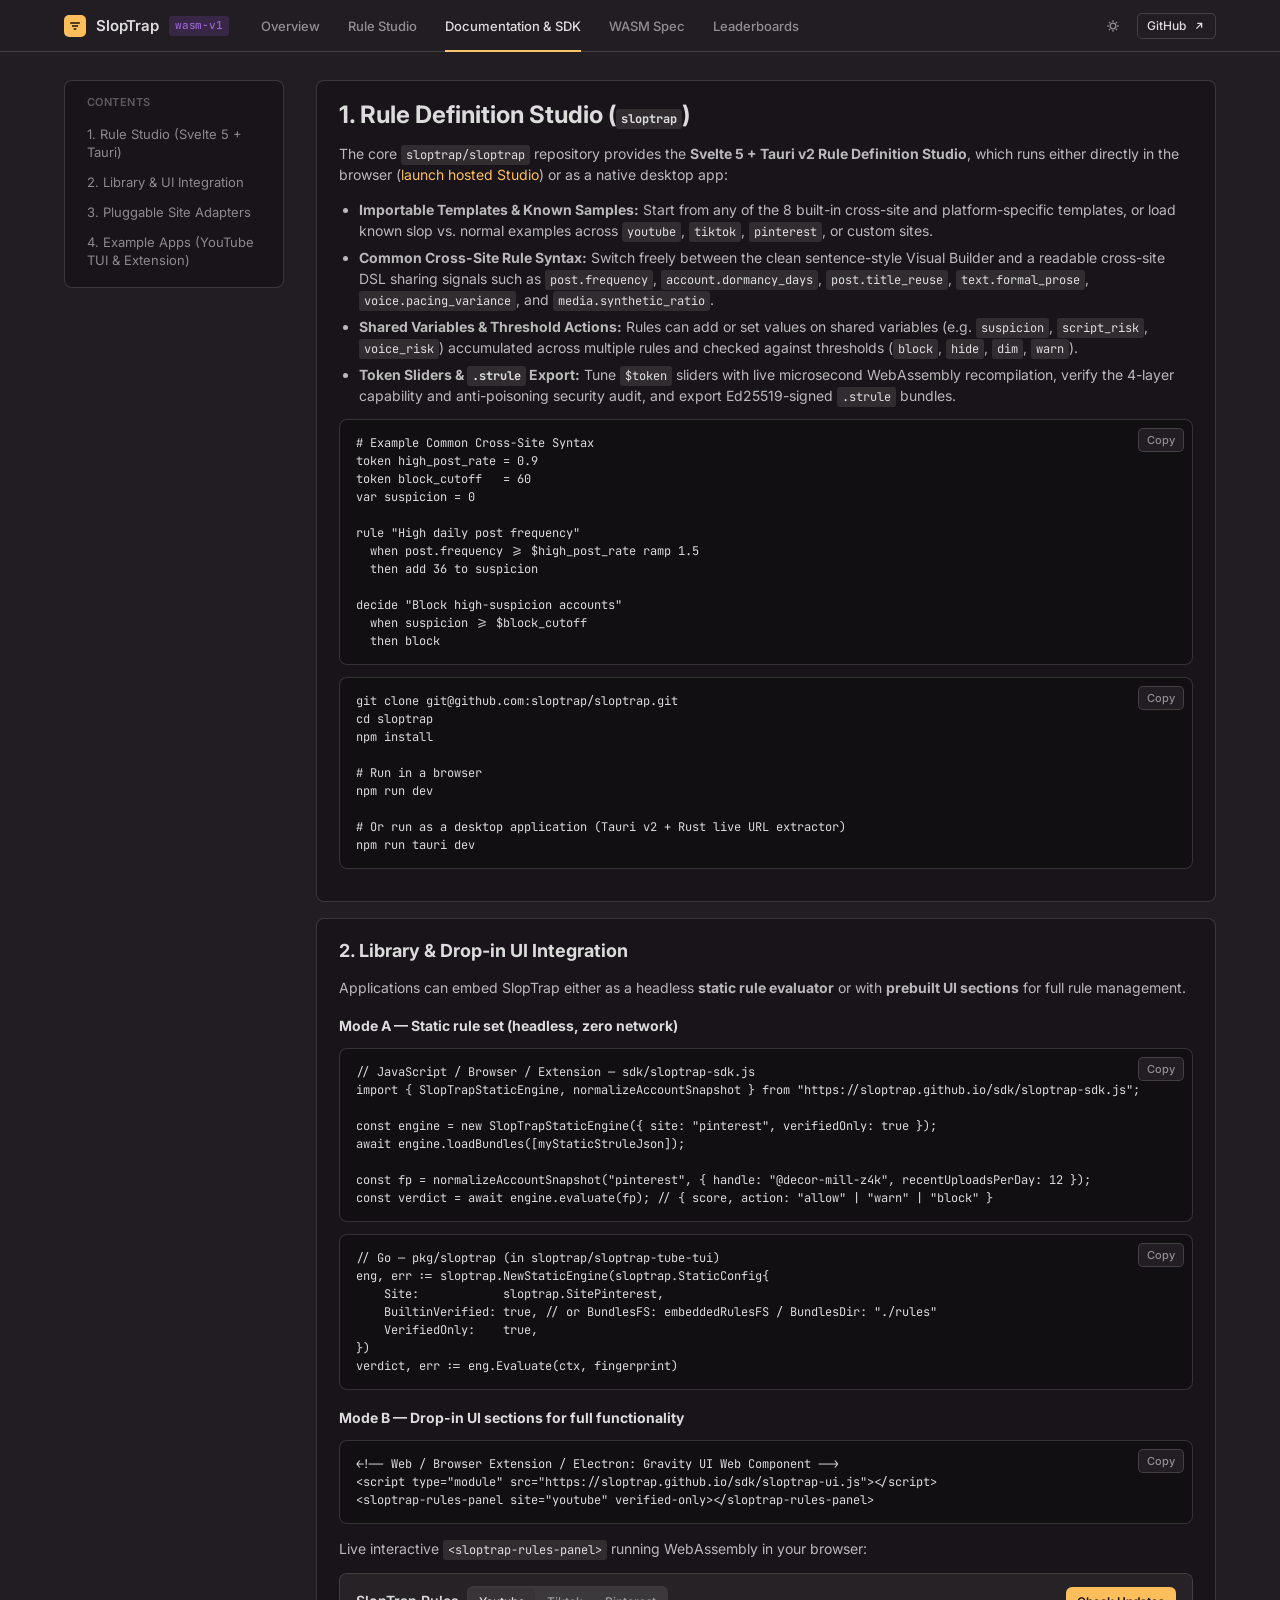
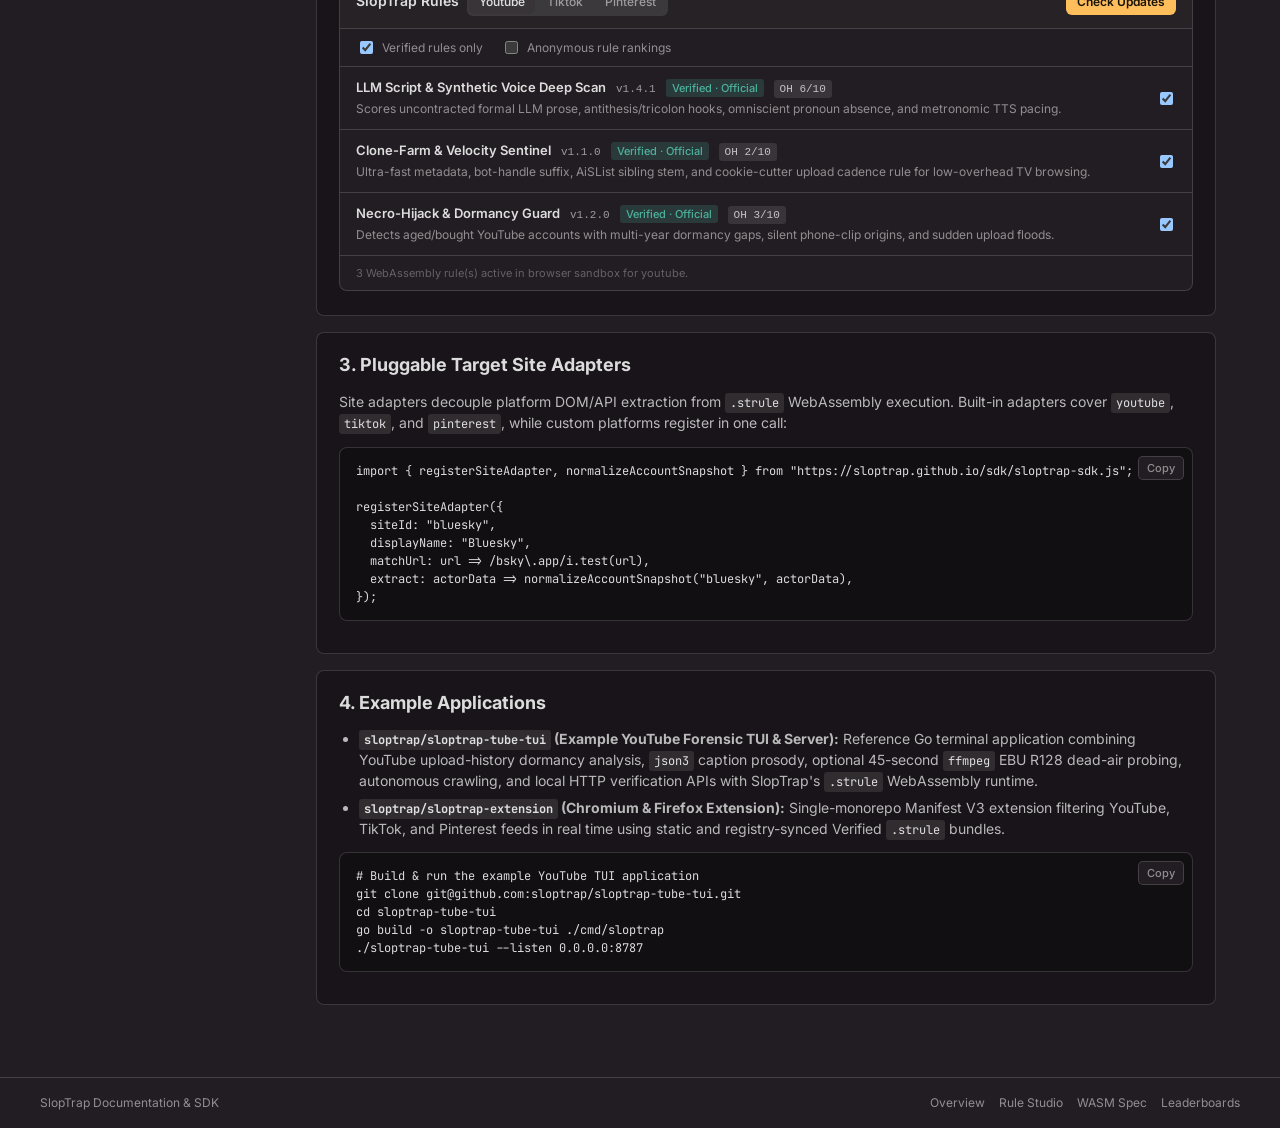
==== docs/index.html @ 097d5308 "Showcase clean Svelte 5 + Tauri Studio, common cross-site syntax, and move YouTube TUI to subsection" ====
<!DOCTYPE html>
<html lang="en">
<head>
  <meta charset="utf-8" />
  <meta name="viewport" content="width=device-width, initial-scale=1" />
  <title>Documentation &amp; SDK — SlopTrap</title>
  <link rel="stylesheet" href="../assets/gravity-uikit.css" />
  <link rel="stylesheet" href="../assets/style.css" />
</head>
<body class="g-root g-root_theme_dark">
  <script>
    if (localStorage.getItem('st-gravity-theme') === 'light') {
      document.body.className = 'g-root g-root_theme_light';
    }
  </script>

  <header class="g-app-header">
    <div class="g-app-header__inner">
      <div style="display:flex;align-items:center;gap:20px;height:100%;">
        <a class="g-brand" href="../">
          <span class="g-brand__mark">
            <svg class="icon-14" viewBox="0 0 16 16" fill="none" stroke="currentColor" stroke-width="1.8"><path d="M2.5 4.5h11M4.5 8h7M6.5 11.5h3"/></svg>
          </span>
          <span>SlopTrap</span>
          <span class="g-label g-label_theme_utility mono">wasm-v1</span>
        </a>
        <nav class="g-nav" aria-label="Primary">
          <a class="g-nav__item" href="../">Overview</a>
          <a class="g-nav__item" href="../studio/">Rule Studio</a>
          <a class="g-nav__item g-nav__item_active" href="./">Documentation &amp; SDK</a>
          <a class="g-nav__item" href="../rules/">WASM Spec</a>
          <a class="g-nav__item" href="../leaderboard/">Leaderboards</a>
        </nav>
      </div>
      <div class="g-header-actions">
        <button id="theme-toggle" class="g-btn g-btn_view_flat g-btn_icon" type="button" aria-label="Toggle theme"></button>
        <a class="g-btn g-btn_view_outlined g-btn_size_s" href="https://github.com/sloptrap/sloptrap" target="_blank" rel="noopener">
          GitHub
          <svg class="icon-14" viewBox="0 0 16 16" fill="none" stroke="currentColor" stroke-width="1.5"><path d="M5 11L11 5M6 5h5v5"/></svg>
        </a>
      </div>
    </div>
  </header>

  <main class="g-container">
    <div class="docs-grid">
      <aside class="docs-aside">
        <div class="st-card g-card" style="padding:12px;">
          <div class="docs-aside__title">Contents</div>
          <ul>
            <li><a href="#studio">1. Rule Studio (Svelte 5 + Tauri)</a></li>
            <li><a href="#sdk">2. Library &amp; UI Integration</a></li>
            <li><a href="#adapters">3. Pluggable Site Adapters</a></li>
            <li><a href="#examples">4. Example Apps (YouTube TUI &amp; Extension)</a></li>
          </ul>
        </div>
      </aside>

      <article class="docs-article">
        <section class="docs-section" id="studio">
          <h1>1. Rule Definition Studio (<code>sloptrap</code>)</h1>
          <p>
            The core <a href="https://github.com/sloptrap/sloptrap" target="_blank" rel="noopener"><code>sloptrap/sloptrap</code></a> repository provides the <strong>Svelte 5 + Tauri v2 Rule Definition Studio</strong>, which runs either directly in the browser (<a href="../studio/">launch hosted Studio</a>) or as a native desktop app:
          </p>
          <ul>
            <li><strong>Importable Templates &amp; Known Samples:</strong> Start from any of the 8 built-in cross-site and platform-specific templates, or load known slop vs. normal examples across <code>youtube</code>, <code>tiktok</code>, <code>pinterest</code>, or custom sites.</li>
            <li><strong>Common Cross-Site Rule Syntax:</strong> Switch freely between the clean sentence-style Visual Builder and a readable cross-site DSL sharing signals such as <code>post.frequency</code>, <code>account.dormancy_days</code>, <code>post.title_reuse</code>, <code>text.formal_prose</code>, <code>voice.pacing_variance</code>, and <code>media.synthetic_ratio</code>.</li>
            <li><strong>Shared Variables &amp; Threshold Actions:</strong> Rules can add or set values on shared variables (e.g. <code>suspicion</code>, <code>script_risk</code>, <code>voice_risk</code>) accumulated across multiple rules and checked against thresholds (<code>block</code>, <code>hide</code>, <code>dim</code>, <code>warn</code>).</li>
            <li><strong>Token Sliders &amp; <code>.strule</code> Export:</strong> Tune <code>$token</code> sliders with live microsecond WebAssembly recompilation, verify the 4-layer capability and anti-poisoning security audit, and export Ed25519-signed <code>.strule</code> bundles.</li>
          </ul>
          <pre><code># Example Common Cross-Site Syntax
token high_post_rate = 0.9
token block_cutoff   = 60
var suspicion = 0

rule "High daily post frequency"
  when post.frequency &gt;= $high_post_rate ramp 1.5
  then add 36 to suspicion

decide "Block high-suspicion accounts"
  when suspicion &gt;= $block_cutoff
  then block</code></pre>
          <pre><code>git clone git@github.com:sloptrap/sloptrap.git
cd sloptrap
npm install

# Run in a browser
npm run dev

# Or run as a desktop application (Tauri v2 + Rust live URL extractor)
npm run tauri dev</code></pre>
        </section>

        <section class="docs-section" id="sdk">
          <h2>2. Library &amp; Drop-in UI Integration</h2>
          <p>
            Applications can embed SlopTrap either as a headless <strong>static rule evaluator</strong> or with <strong>prebuilt UI sections</strong> for full rule management.
          </p>

          <h3>Mode A — Static rule set (headless, zero network)</h3>
          <pre><code>// JavaScript / Browser / Extension — sdk/sloptrap-sdk.js
import { SlopTrapStaticEngine, normalizeAccountSnapshot } from "https://sloptrap.github.io/sdk/sloptrap-sdk.js";

const engine = new SlopTrapStaticEngine({ site: "pinterest", verifiedOnly: true });
await engine.loadBundles([myStaticStruleJson]);

const fp = normalizeAccountSnapshot("pinterest", { handle: "@decor-mill-z4k", recentUploadsPerDay: 12 });
const verdict = await engine.evaluate(fp); // { score, action: "allow" | "warn" | "block" }</code></pre>

          <pre><code>// Go — pkg/sloptrap (in sloptrap/sloptrap-tube-tui)
eng, err := sloptrap.NewStaticEngine(sloptrap.StaticConfig{
    Site:            sloptrap.SitePinterest,
    BuiltinVerified: true, // or BundlesFS: embeddedRulesFS / BundlesDir: "./rules"
    VerifiedOnly:    true,
})
verdict, err := eng.Evaluate(ctx, fingerprint)</code></pre>

          <h3>Mode B — Drop-in UI sections for full functionality</h3>
          <pre><code>&lt;!-- Web / Browser Extension / Electron: Gravity UI Web Component --&gt;
&lt;script type="module" src="https://sloptrap.github.io/sdk/sloptrap-ui.js"&gt;&lt;/script&gt;
&lt;sloptrap-rules-panel site="youtube" verified-only&gt;&lt;/sloptrap-rules-panel&gt;</code></pre>

          <p>Live interactive <code>&lt;sloptrap-rules-panel&gt;</code> running WebAssembly in your browser:</p>
          <div style="margin:10px 0 4px;">
            <sloptrap-rules-panel site="youtube" verified-only registry-url=".."></sloptrap-rules-panel>
          </div>
        </section>

        <section class="docs-section" id="adapters">
          <h2>3. Pluggable Target Site Adapters</h2>
          <p>
            Site adapters decouple platform DOM/API extraction from <code>.strule</code> WebAssembly execution. Built-in adapters cover <code>youtube</code>, <code>tiktok</code>, and <code>pinterest</code>, while custom platforms register in one call:
          </p>
          <pre><code>import { registerSiteAdapter, normalizeAccountSnapshot } from "https://sloptrap.github.io/sdk/sloptrap-sdk.js";

registerSiteAdapter({
  siteId: "bluesky",
  displayName: "Bluesky",
  matchUrl: url => /bsky\.app/i.test(url),
  extract: actorData => normalizeAccountSnapshot("bluesky", actorData),
});</code></pre>
        </section>

        <section class="docs-section" id="examples">
          <h2>4. Example Applications</h2>
          <ul>
            <li>
              <strong><a href="https://github.com/sloptrap/sloptrap-tube-tui" target="_blank" rel="noopener"><code>sloptrap/sloptrap-tube-tui</code></a> (Example YouTube Forensic TUI &amp; Server):</strong>
              Reference Go terminal application combining YouTube upload-history dormancy analysis, <code>json3</code> caption prosody, optional 45-second <code>ffmpeg</code> EBU R128 dead-air probing, autonomous crawling, and local HTTP verification APIs with SlopTrap's <code>.strule</code> WebAssembly runtime.
            </li>
            <li>
              <strong><a href="https://github.com/sloptrap/sloptrap-extension" target="_blank" rel="noopener"><code>sloptrap/sloptrap-extension</code></a> (Chromium &amp; Firefox Extension):</strong>
              Single-monorepo Manifest V3 extension filtering YouTube, TikTok, and Pinterest feeds in real time using static and registry-synced Verified <code>.strule</code> bundles.
            </li>
          </ul>
          <pre><code># Build &amp; run the example YouTube TUI application
git clone git@github.com:sloptrap/sloptrap-tube-tui.git
cd sloptrap-tube-tui
go build -o sloptrap-tube-tui ./cmd/sloptrap
./sloptrap-tube-tui --listen 0.0.0.0:8787</code></pre>
        </section>
      </article>
    </div>
  </main>

  <footer class="g-footer">
    <div class="g-footer__inner">
      <div>SlopTrap Documentation &amp; SDK</div>
      <div class="g-footer__links">
        <a href="../">Overview</a>
        <a href="../studio/">Rule Studio</a>
        <a href="../rules/">WASM Spec</a>
        <a href="../leaderboard/">Leaderboards</a>
      </div>
    </div>
  </footer>

  <script src="../assets/site.js"></script>
  <script type="module" src="../sdk/sloptrap-ui.js"></script>
</body>
</html>
---- assets/style.css ----
/* SlopTrap Engineering UI — Built on @gravity-ui/uikit v6 design tokens */
@import url('https://fonts.googleapis.com/css2?family=Inter:wght@400;500;600&family=JetBrains+Mono:wght@400;500&display=swap');

*, *::before, *::after {
  box-sizing: border-box;
}

html {
  scroll-behavior: smooth;
  -webkit-font-smoothing: antialiased;
  -moz-osx-font-smoothing: grayscale;
}

body.g-root {
  margin: 0;
  min-height: 100vh;
  display: flex;
  flex-direction: column;
  --g-font-family-monospace: "JetBrains Mono", "Menlo", "Monaco", "Consolas", monospace;
  background: var(--g-color-base-background);
  color: var(--g-color-text-primary);
  font-family: var(--g-text-body-font-family);
  font-size: var(--g-text-body-1-font-size);
  line-height: var(--g-text-body-1-line-height);
}

.g-root_theme_dark {
  --st-card-bg: rgb(24, 20, 25);
  --st-recessed-bg: rgb(18, 15, 19);
}

.g-root_theme_light {
  --st-card-bg: rgb(244, 243, 246);
  --st-recessed-bg: rgb(236, 235, 240);
}

a {
  color: var(--g-color-text-link);
  text-decoration: none;
}

a:hover {
  color: var(--g-color-text-link-hover);
}

code, pre, kbd, .mono {
  font-family: var(--g-font-family-monospace);
  font-variant-numeric: tabular-nums;
}

.tabular {
  font-variant-numeric: tabular-nums;
}

code {
  font-size: var(--g-text-code-inline-1-font-size);
  line-height: var(--g-text-code-inline-1-line-height);
  padding: 2px 5px;
  border-radius: var(--g-border-radius-xs);
  background: var(--g-color-base-generic);
  color: var(--g-color-text-primary);
}

kbd {
  display: inline-block;
  padding: 1px 6px;
  font-size: 11px;
  line-height: 16px;
  border-radius: var(--g-border-radius-xs);
  border: 1px solid var(--g-color-line-generic);
  background: var(--g-color-base-generic-ultralight);
  color: var(--g-color-text-primary);
}

pre {
  position: relative;
  margin: 12px 0;
  padding: 14px 16px;
  border-radius: var(--g-border-radius-l);
  border: 1px solid var(--g-color-line-generic);
  background: var(--st-recessed-bg);
  overflow-x: auto;
  font-size: var(--g-text-code-1-font-size);
  line-height: var(--g-text-code-1-line-height);
}

pre code {
  padding: 0;
  background: transparent;
  border-radius: 0;
  color: var(--g-color-text-primary);
}

/* Top Application Bar (Gravity UI Navigation Header) */
.g-app-header {
  position: sticky;
  top: 0;
  z-index: 40;
  height: 52px;
  border-bottom: 1px solid var(--g-color-line-generic);
  background: var(--g-color-base-background);
}

.g-app-header__inner {
  max-width: 1200px;
  height: 100%;
  margin: 0 auto;
  padding: 0 24px;
  display: flex;
  align-items: center;
  justify-content: space-between;
  gap: 16px;
}

.g-brand {
  display: inline-flex;
  align-items: center;
  gap: 10px;
  color: var(--g-color-text-primary);
  font-weight: 600;
  font-size: 15px;
  letter-spacing: -0.01em;
}

.g-brand:hover {
  color: var(--g-color-text-primary);
}

.g-brand__mark {
  width: 22px;
  height: 22px;
  border-radius: var(--g-border-radius-s);
  background: var(--g-color-base-brand);
  color: var(--g-color-text-brand-contrast);
  display: inline-flex;
  align-items: center;
  justify-content: center;
  flex-shrink: 0;
}

.g-nav {
  display: flex;
  align-items: center;
  height: 100%;
  gap: 4px;
}

.g-nav__item {
  position: relative;
  height: 100%;
  padding: 0 12px;
  display: inline-flex;
  align-items: center;
  color: var(--g-color-text-secondary);
  font-size: 13px;
  font-weight: 500;
  transition: color 0.12s ease;
}

.g-nav__item:hover {
  color: var(--g-color-text-primary);
}

.g-nav__item_active {
  color: var(--g-color-text-primary);
}

.g-nav__item_active::after {
  content: "";
  position: absolute;
  left: 12px;
  right: 12px;
  bottom: -1px;
  height: 2px;
  background: var(--g-color-line-brand);
}

.g-header-actions {
  display: flex;
  align-items: center;
  gap: 8px;
}

/* Layout Container */
.g-container {
  width: 100%;
  max-width: 1200px;
  margin: 0 auto;
  padding: 28px 24px 56px;
  flex: 1;
}

/* Gravity UI Buttons */
.g-btn {
  display: inline-flex;
  align-items: center;
  justify-content: center;
  gap: 6px;
  height: 32px;
  padding: 0 12px;
  border-radius: var(--g-border-radius-m);
  border: 1px solid transparent;
  font-family: var(--g-text-body-font-family);
  font-size: 13px;
  font-weight: 500;
  line-height: 1;
  cursor: pointer;
  white-space: nowrap;
  user-select: none;
  transition: background-color 0.12s ease, border-color 0.12s ease, color 0.12s ease;
}

.g-btn_size_l {
  height: 36px;
  padding: 0 16px;
}

.g-btn_size_s {
  height: 26px;
  padding: 0 9px;
  font-size: 12px;
  border-radius: var(--g-border-radius-s);
}

.g-btn_icon {
  width: 32px;
  padding: 0;
}

.g-btn_view_action {
  background: var(--g-color-base-brand);
  color: var(--g-color-text-brand-contrast);
}

.g-btn_view_action:hover {
  background: var(--g-color-base-brand-hover);
  color: var(--g-color-text-brand-contrast);
}

.g-btn_view_outlined {
  background: transparent;
  border-color: var(--g-color-line-generic);
  color: var(--g-color-text-primary);
}

.g-btn_view_outlined:hover {
  background: var(--g-color-base-simple-hover);
  border-color: var(--g-color-line-generic-hover);
  color: var(--g-color-text-primary);
}

.g-btn_view_normal {
  background: var(--g-color-base-generic);
  color: var(--g-color-text-primary);
}

.g-btn_view_normal:hover {
  background: var(--g-color-base-generic-hover);
  color: var(--g-color-text-primary);
}

.g-btn_view_flat {
  background: transparent;
  color: var(--g-color-text-secondary);
}

.g-btn_view_flat:hover {
  background: var(--g-color-base-simple-hover);
  color: var(--g-color-text-primary);
}

.copy-code-btn {
  position: absolute;
  top: 8px;
  right: 8px;
  height: 24px;
  padding: 0 8px;
  border-radius: var(--g-border-radius-s);
  border: 1px solid var(--g-color-line-generic);
  background: var(--g-color-base-background);
  color: var(--g-color-text-secondary);
  font-family: var(--g-text-body-font-family);
  font-size: 11px;
  font-weight: 500;
  cursor: pointer;
}

.copy-code-btn:hover {
  background: var(--g-color-base-generic);
  color: var(--g-color-text-primary);
}

/* Gravity UI Labels */
.g-label {
  display: inline-flex;
  align-items: center;
  gap: 4px;
  height: 20px;
  padding: 0 6px;
  border-radius: var(--g-border-radius-xs);
  font-size: 11px;
  font-weight: 500;
  line-height: 1;
  white-space: nowrap;
}

.g-label_theme_normal {
  background: var(--g-color-base-generic);
  color: var(--g-color-text-complementary);
}

.g-label_theme_info {
  background: var(--g-color-base-info-light);
  color: var(--g-color-text-info);
}

.g-label_theme_positive {
  background: var(--g-color-base-positive-light);
  color: var(--g-color-text-positive);
}

.g-label_theme_warning {
  background: var(--g-color-base-warning-light);
  color: var(--g-color-text-warning);
}

.g-label_theme_danger {
  background: var(--g-color-base-danger-light);
  color: var(--g-color-text-danger);
}

.g-label_theme_utility {
  background: var(--g-color-base-utility-light);
  color: var(--g-color-text-utility);
}

/* Gravity UI Segmented RadioButton */
.g-segmented {
  display: inline-flex;
  flex-wrap: wrap;
  align-items: center;
  gap: 2px;
  padding: 2px;
  border-radius: var(--g-border-radius-m);
  background: var(--g-color-base-generic);
}

.g-segmented__btn {
  height: 28px;
  padding: 0 11px;
  border: 0;
  border-radius: var(--g-border-radius-s);
  background: transparent;
  color: var(--g-color-text-secondary);
  font-family: var(--g-text-body-font-family);
  font-size: 12px;
  font-weight: 500;
  cursor: pointer;
  transition: background-color 0.12s ease, color 0.12s ease;
}

.g-segmented__btn:hover {
  color: var(--g-color-text-primary);
}

.g-segmented__btn.active {
  background: var(--g-color-base-float);
  color: var(--g-color-text-primary);
  box-shadow: 0 1px 2px var(--g-color-sfx-shadow);
}

/* Gravity UI TextInput */
.g-input {
  height: 32px;
  padding: 0 10px;
  border-radius: var(--g-border-radius-m);
  border: 1px solid var(--g-color-line-generic);
  background: transparent;
  color: var(--g-color-text-primary);
  font-family: var(--g-text-body-font-family);
  font-size: 13px;
  min-width: 240px;
  outline: none;
}

.g-input::placeholder {
  color: var(--g-color-text-hint);
}

.g-input:hover {
  border-color: var(--g-color-line-generic-hover);
}

.g-input:focus {
  border-color: var(--g-color-line-brand);
}

/* Gravity UI Card & Alert (Slightly Darker Recessed Surfaces) */
.g-card,
.text-card,
.docs-section {
  border: 1px solid var(--g-color-line-generic);
  border-radius: var(--g-border-radius-l);
  background: var(--st-card-bg);
  padding: 16px 18px;
}

.docs-section {
  padding: 20px 22px;
  margin-bottom: 16px;
}

.docs-section h1,
.docs-section h2 {
  margin-top: 0 !important;
  padding-top: 0 !important;
  border-top: 0 !important;
}

.g-card_filled {
  background: var(--st-card-bg);
}

.g-alert {
  border: 1px solid var(--g-color-line-generic);
  border-left: 3px solid var(--g-color-line-info);
  border-radius: var(--g-border-radius-m);
  background: var(--st-card-bg);
  padding: 12px 16px;
  color: var(--g-color-text-complementary);
  font-size: 13px;
  line-height: 19px;
}

.g-alert strong {
  color: var(--g-color-text-primary);
}

/* Typography & Section Rhythm */
.page-header {
  display: flex;
  justify-content: space-between;
  align-items: flex-start;
  flex-wrap: wrap;
  gap: 16px;
  padding: 18px 20px;
  margin-bottom: 18px;
  border: 1px solid var(--g-color-line-generic);
  border-radius: var(--g-border-radius-l);
  background: var(--st-card-bg);
}

.page-title {
  margin: 0;
  font-size: var(--g-text-header-2-font-size);
  line-height: var(--g-text-header-2-line-height);
  font-weight: 600;
  letter-spacing: -0.015em;
  color: var(--g-color-text-primary);
}

.page-desc {
  margin: 6px 0 0;
  max-width: 720px;
  color: var(--g-color-text-secondary);
  font-size: 14px;
  line-height: 20px;
}

.overview-split {
  display: grid;
  grid-template-columns: 1.08fr 0.92fr;
  gap: 28px;
  align-items: center;
  padding-bottom: 28px;
  border-bottom: 1px solid var(--g-color-line-generic);
}

.overview-split h1 {
  margin: 8px 0 10px;
  font-size: var(--g-text-display-1-font-size);
  line-height: var(--g-text-display-1-line-height);
  font-weight: 600;
  letter-spacing: -0.02em;
}

.overview-lead {
  margin: 0 0 18px;
  color: var(--g-color-text-complementary);
  font-size: var(--g-text-body-2-font-size);
  line-height: 22px;
}

.btn-row {
  display: flex;
  flex-wrap: wrap;
  gap: 8px;
}

.section-bar {
  display: flex;
  justify-content: space-between;
  align-items: flex-end;
  flex-wrap: wrap;
  gap: 12px;
  margin: 32px 0 14px;
}

.section-title {
  margin: 0;
  font-size: var(--g-text-header-1-font-size);
  line-height: var(--g-text-header-1-line-height);
  font-weight: 600;
  letter-spacing: -0.01em;
}

.section-sub {
  margin: 4px 0 0;
  color: var(--g-color-text-secondary);
  font-size: 13px;
}

/* KPI Stat Strip */
.stat-strip {
  display: grid;
  grid-template-columns: repeat(4, minmax(0, 1fr));
  gap: 12px;
  margin-bottom: 18px;
}

.stat-cell {
  padding: 12px 14px;
  border: 1px solid var(--g-color-line-generic);
  border-radius: var(--g-border-radius-l);
  background: var(--st-card-bg);
}

.stat-cell__label {
  font-size: 11px;
  color: var(--g-color-text-secondary);
  margin-bottom: 4px;
}

.stat-cell__value {
  font-size: 18px;
  font-weight: 600;
  line-height: 22px;
  font-variant-numeric: tabular-nums;
}

/* Grids */
.grid-3 {
  display: grid;
  grid-template-columns: repeat(3, minmax(0, 1fr));
  gap: 12px;
}

.grid-2 {
  display: grid;
  grid-template-columns: repeat(2, minmax(0, 1fr));
  gap: 12px;
}

.signal-head {
  display: flex;
  justify-content: space-between;
  align-items: center;
  gap: 8px;
  margin-bottom: 8px;
}

.signal-head h3, .g-card h3 {
  margin: 0;
  font-size: 14px;
  line-height: 20px;
  font-weight: 600;
}

.g-card p {
  margin: 6px 0 0;
  color: var(--g-color-text-secondary);
  font-size: 13px;
  line-height: 19px;
}

/* TUI Preview Frame */
.preview-panel {
  border: 1px solid var(--g-color-line-generic);
  border-radius: var(--g-border-radius-l);
  overflow: hidden;
  background: var(--g-color-base-generic-ultralight);
}

.preview-panel__toolbar {
  display: flex;
  justify-content: space-between;
  align-items: center;
  flex-wrap: wrap;
  gap: 10px;
  padding: 8px 12px;
  border-bottom: 1px solid var(--g-color-line-generic);
  background: var(--g-color-base-background);
}

.preview-panel img {
  display: block;
  width: 100%;
  height: auto;
}

.preview-panel__caption {
  padding: 8px 14px;
  border-top: 1px solid var(--g-color-line-generic);
  color: var(--g-color-text-secondary);
  font-size: 12px;
}

/* Toolbar Controls */
.toolbar {
  display: flex;
  align-items: center;
  flex-wrap: wrap;
  gap: 10px;
  margin-bottom: 14px;
}

/* Gravity UI Data Table */
.g-table-wrap {
  border: 1px solid var(--g-color-line-generic);
  border-radius: var(--g-border-radius-l);
  overflow-x: auto;
  background: var(--st-card-bg);
}

.g-table {
  width: 100%;
  border-collapse: collapse;
  font-size: 13px;
}

.g-table th {
  padding: 9px 14px;
  text-align: left;
  font-size: 12px;
  font-weight: 600;
  color: var(--g-color-text-secondary);
  background: var(--g-color-base-generic-ultralight);
  border-bottom: 1px solid var(--g-color-line-generic);
  white-space: nowrap;
}

.g-table th.num,
.g-table td.num {
  text-align: right;
  font-variant-numeric: tabular-nums;
}

.g-table td {
  padding: 12px 14px;
  border-bottom: 1px solid var(--g-color-line-generic);
  vertical-align: top;
}

.g-table tbody tr:last-child td {
  border-bottom: 0;
}

.g-table tbody tr:hover td {
  background: var(--g-color-base-simple-hover);
}

.rule-name {
  font-weight: 600;
  color: var(--g-color-text-primary);
  font-size: 13px;
}

.rule-desc {
  margin-top: 3px;
  color: var(--g-color-text-secondary);
  font-size: 12px;
  line-height: 17px;
  max-width: 440px;
}

.tag-row {
  display: flex;
  flex-wrap: wrap;
  gap: 4px;
  margin-top: 6px;
}

.meter {
  width: 64px;
  height: 4px;
  border-radius: 2px;
  background: var(--g-color-base-generic);
  overflow: hidden;
  margin-top: 5px;
  margin-left: auto;
}

.meter__fill {
  height: 100%;
  border-radius: 2px;
}

/* Documentation Layout */
.docs-grid {
  display: grid;
  grid-template-columns: 220px minmax(0, 1fr);
  gap: 32px;
  align-items: start;
}

.docs-aside {
  position: sticky;
  top: 72px;
}

.docs-aside__title {
  margin: 0 0 8px;
  padding: 0 10px;
  font-size: 11px;
  font-weight: 600;
  text-transform: uppercase;
  letter-spacing: 0.04em;
  color: var(--g-color-text-hint);
}

.docs-aside ul {
  list-style: none;
  margin: 0;
  padding: 0;
}

.docs-aside li a {
  display: block;
  padding: 6px 10px;
  border-radius: var(--g-border-radius-s);
  color: var(--g-color-text-secondary);
  font-size: 13px;
}

.docs-aside li a:hover {
  background: var(--g-color-base-simple-hover);
  color: var(--g-color-text-primary);
}

.docs-article h1 {
  margin: 0 0 8px;
  font-size: var(--g-text-header-2-font-size);
  line-height: var(--g-text-header-2-line-height);
}

.docs-article h2 {
  margin: 28px 0 10px;
  padding-top: 18px;
  border-top: 1px solid var(--g-color-line-generic);
  font-size: 18px;
  line-height: 24px;
}

.docs-article h3 {
  margin: 18px 0 8px;
  font-size: 14px;
  line-height: 20px;
}

.docs-article p,
.docs-article li {
  color: var(--g-color-text-complementary);
  font-size: 14px;
  line-height: 21px;
}

.docs-article ul {
  padding-left: 20px;
}

.docs-article li {
  margin-bottom: 6px;
}

/* Footer */
.g-footer {
  border-top: 1px solid var(--g-color-line-generic);
  padding: 16px 24px;
  color: var(--g-color-text-secondary);
  font-size: 12px;
}

.g-footer__inner {
  max-width: 1200px;
  margin: 0 auto;
  display: flex;
  justify-content: space-between;
  align-items: center;
  flex-wrap: wrap;
  gap: 12px;
}

.g-footer__links {
  display: flex;
  align-items: center;
  gap: 14px;
}

.g-footer__links a {
  color: var(--g-color-text-secondary);
}

.g-footer__links a:hover {
  color: var(--g-color-text-primary);
}

svg.icon-14 {
  width: 14px;
  height: 14px;
  flex-shrink: 0;
}

@media (max-width: 920px) {
  .overview-split,
  .grid-3,
  .grid-2,
  .docs-grid {
    grid-template-columns: 1fr;
  }
  .stat-strip {
    grid-template-columns: repeat(2, minmax(0, 1fr));
  }
  .docs-aside {
    position: static;
  }
  .g-app-header {
    height: auto;
    padding: 8px 0;
  }
  .g-app-header__inner {
    flex-wrap: wrap;
  }
  .g-nav {
    order: 3;
    width: 100%;
    overflow-x: auto;
    padding-top: 4px;
  }
  .g-nav__item {
    height: 32px;
  }
}
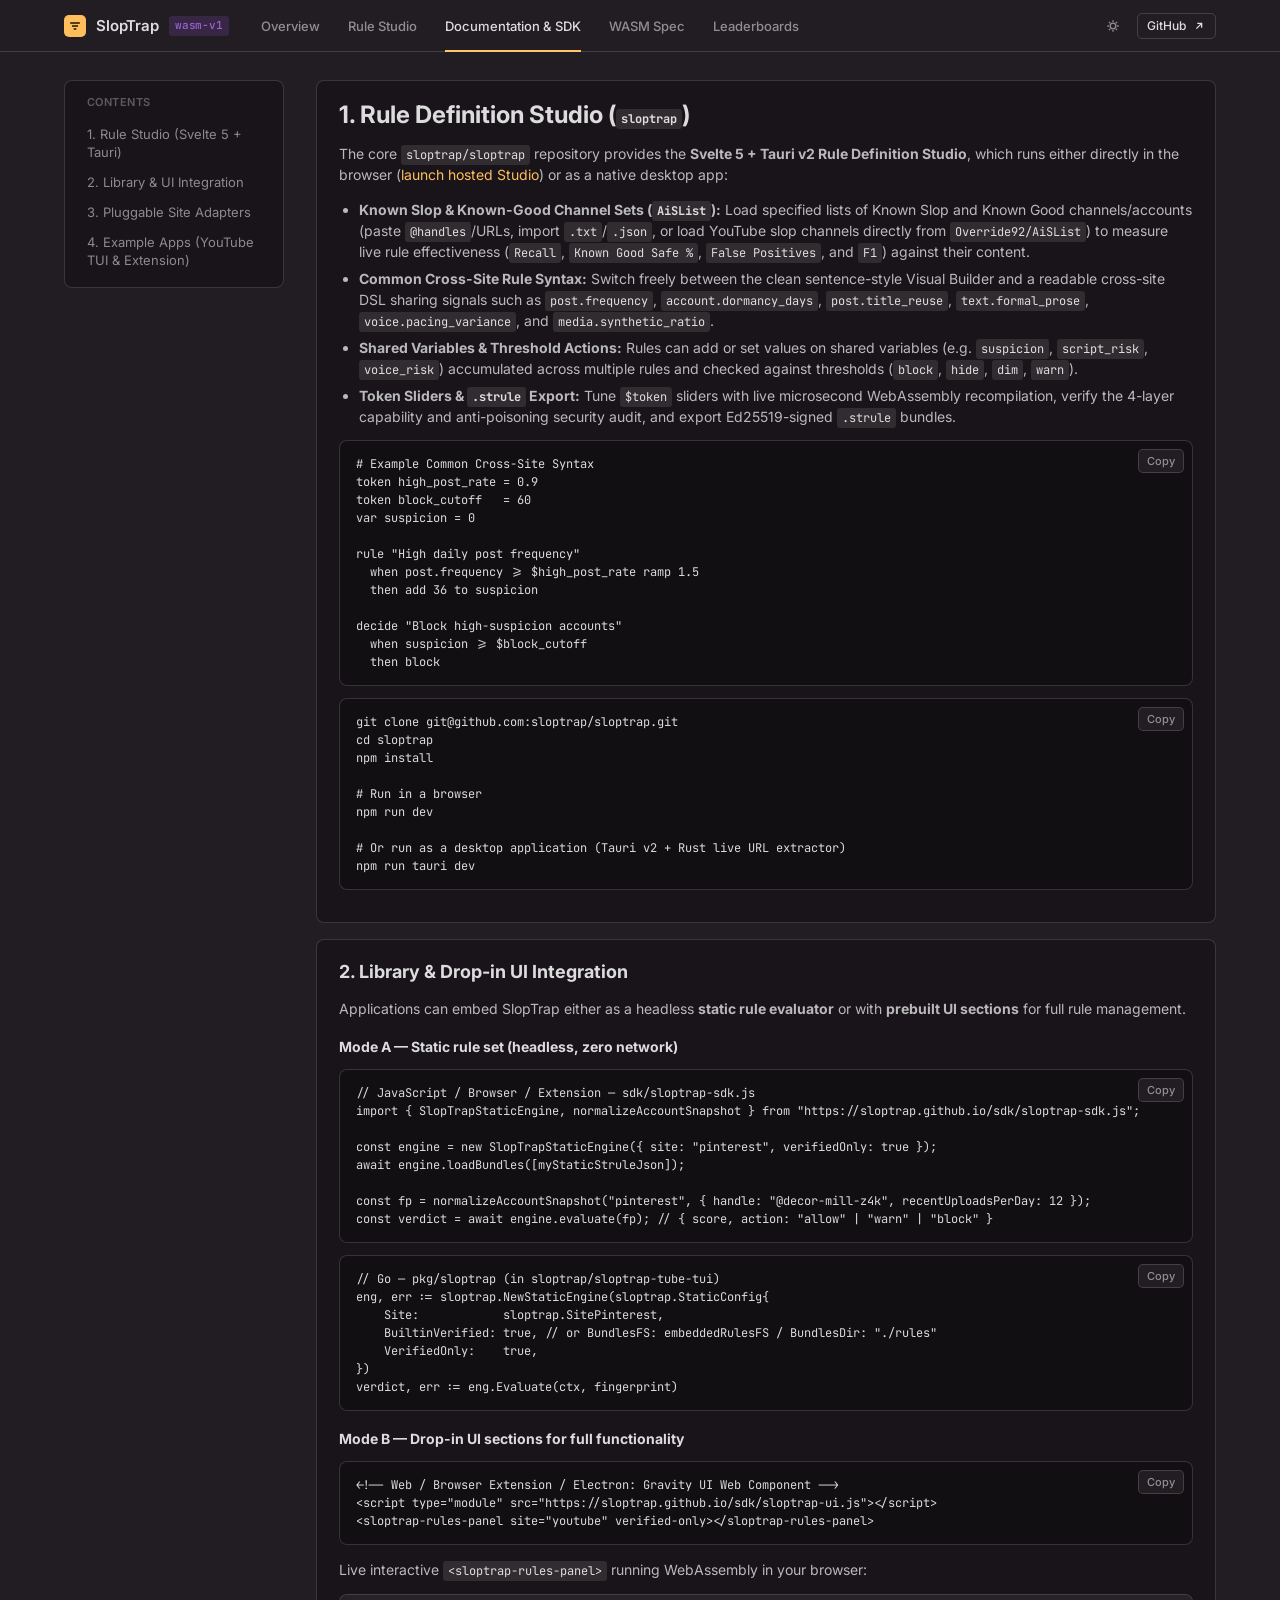
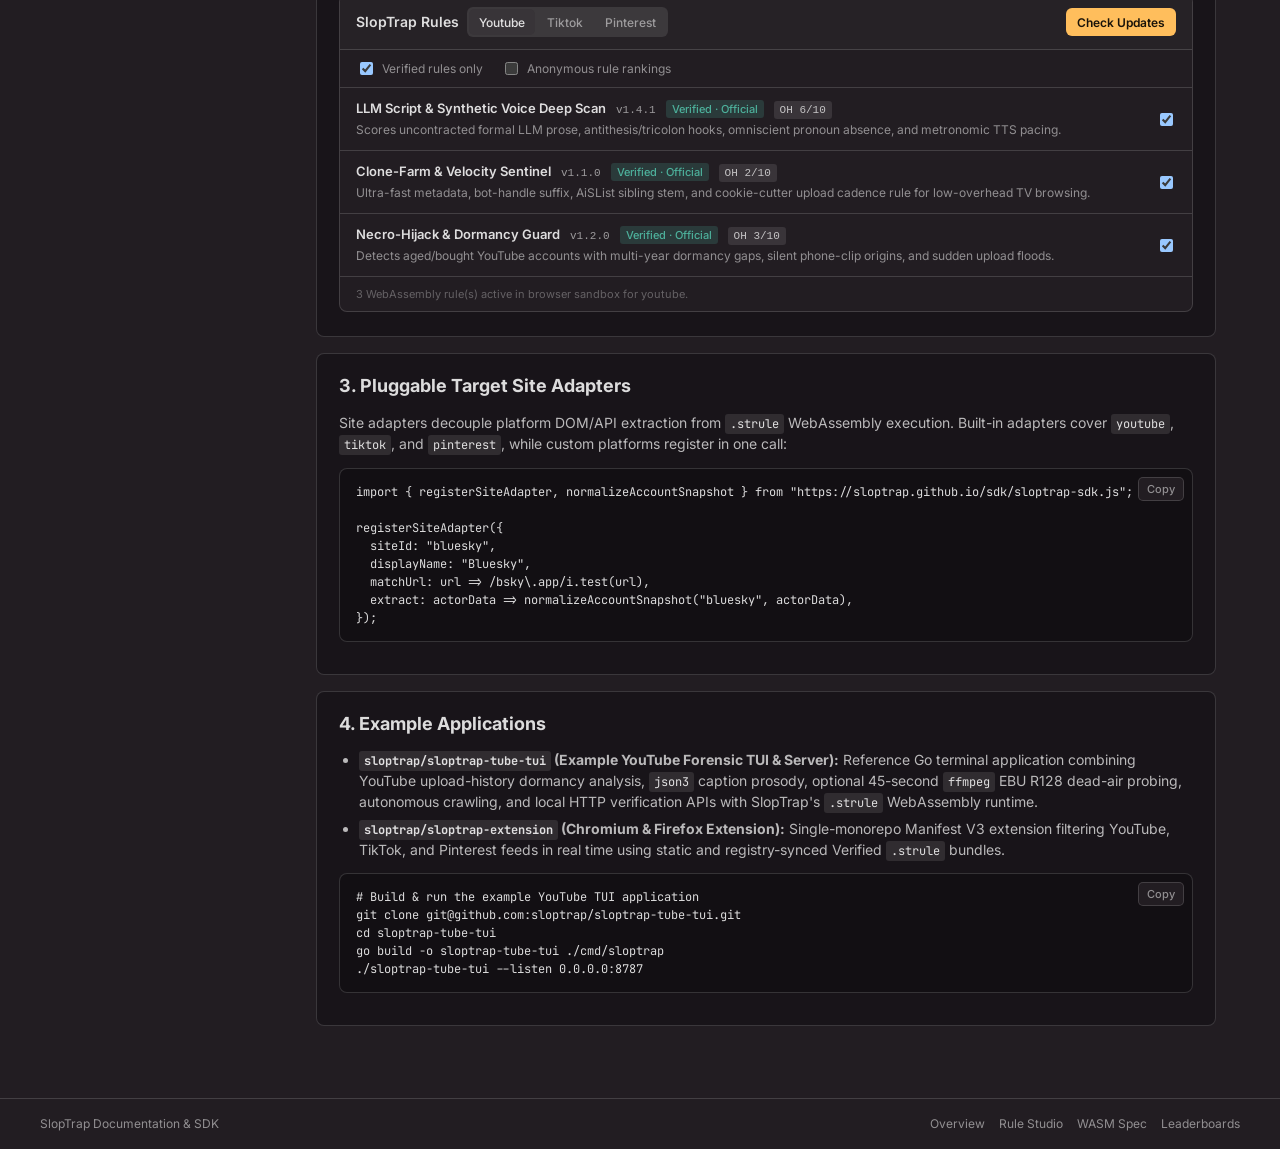
==== commit b0834591: "Update hosted Studio with Known Slop (AiSList) & Known-Good channel sets and effectiveness metrics" ====
--- a/docs/index.html
+++ b/docs/index.html
@@ -63,7 +63,7 @@
             The core <a href="https://github.com/sloptrap/sloptrap" target="_blank" rel="noopener"><code>sloptrap/sloptrap</code></a> repository provides the <strong>Svelte 5 + Tauri v2 Rule Definition Studio</strong>, which runs either directly in the browser (<a href="../studio/">launch hosted Studio</a>) or as a native desktop app:
           </p>
           <ul>
-            <li><strong>Importable Templates &amp; Known Samples:</strong> Start from any of the 8 built-in cross-site and platform-specific templates, or load known slop vs. normal examples across <code>youtube</code>, <code>tiktok</code>, <code>pinterest</code>, or custom sites.</li>
+            <li><strong>Known Slop &amp; Known-Good Channel Sets (<code>AiSList</code>):</strong> Load specified lists of Known Slop and Known Good channels/accounts (paste <code>@handles</code>/URLs, import <code>.txt</code>/<code>.json</code>, or load YouTube slop channels directly from <a href="https://github.com/Override92/AiSList" target="_blank" rel="noopener"><code>Override92/AiSList</code></a>) to measure live rule effectiveness (<code>Recall</code>, <code>Known Good Safe %</code>, <code>False Positives</code>, and <code>F1</code>) against their content.</li>
             <li><strong>Common Cross-Site Rule Syntax:</strong> Switch freely between the clean sentence-style Visual Builder and a readable cross-site DSL sharing signals such as <code>post.frequency</code>, <code>account.dormancy_days</code>, <code>post.title_reuse</code>, <code>text.formal_prose</code>, <code>voice.pacing_variance</code>, and <code>media.synthetic_ratio</code>.</li>
             <li><strong>Shared Variables &amp; Threshold Actions:</strong> Rules can add or set values on shared variables (e.g. <code>suspicion</code>, <code>script_risk</code>, <code>voice_risk</code>) accumulated across multiple rules and checked against thresholds (<code>block</code>, <code>hide</code>, <code>dim</code>, <code>warn</code>).</li>
             <li><strong>Token Sliders &amp; <code>.strule</code> Export:</strong> Tune <code>$token</code> sliders with live microsecond WebAssembly recompilation, verify the 4-layer capability and anti-poisoning security audit, and export Ed25519-signed <code>.strule</code> bundles.</li>
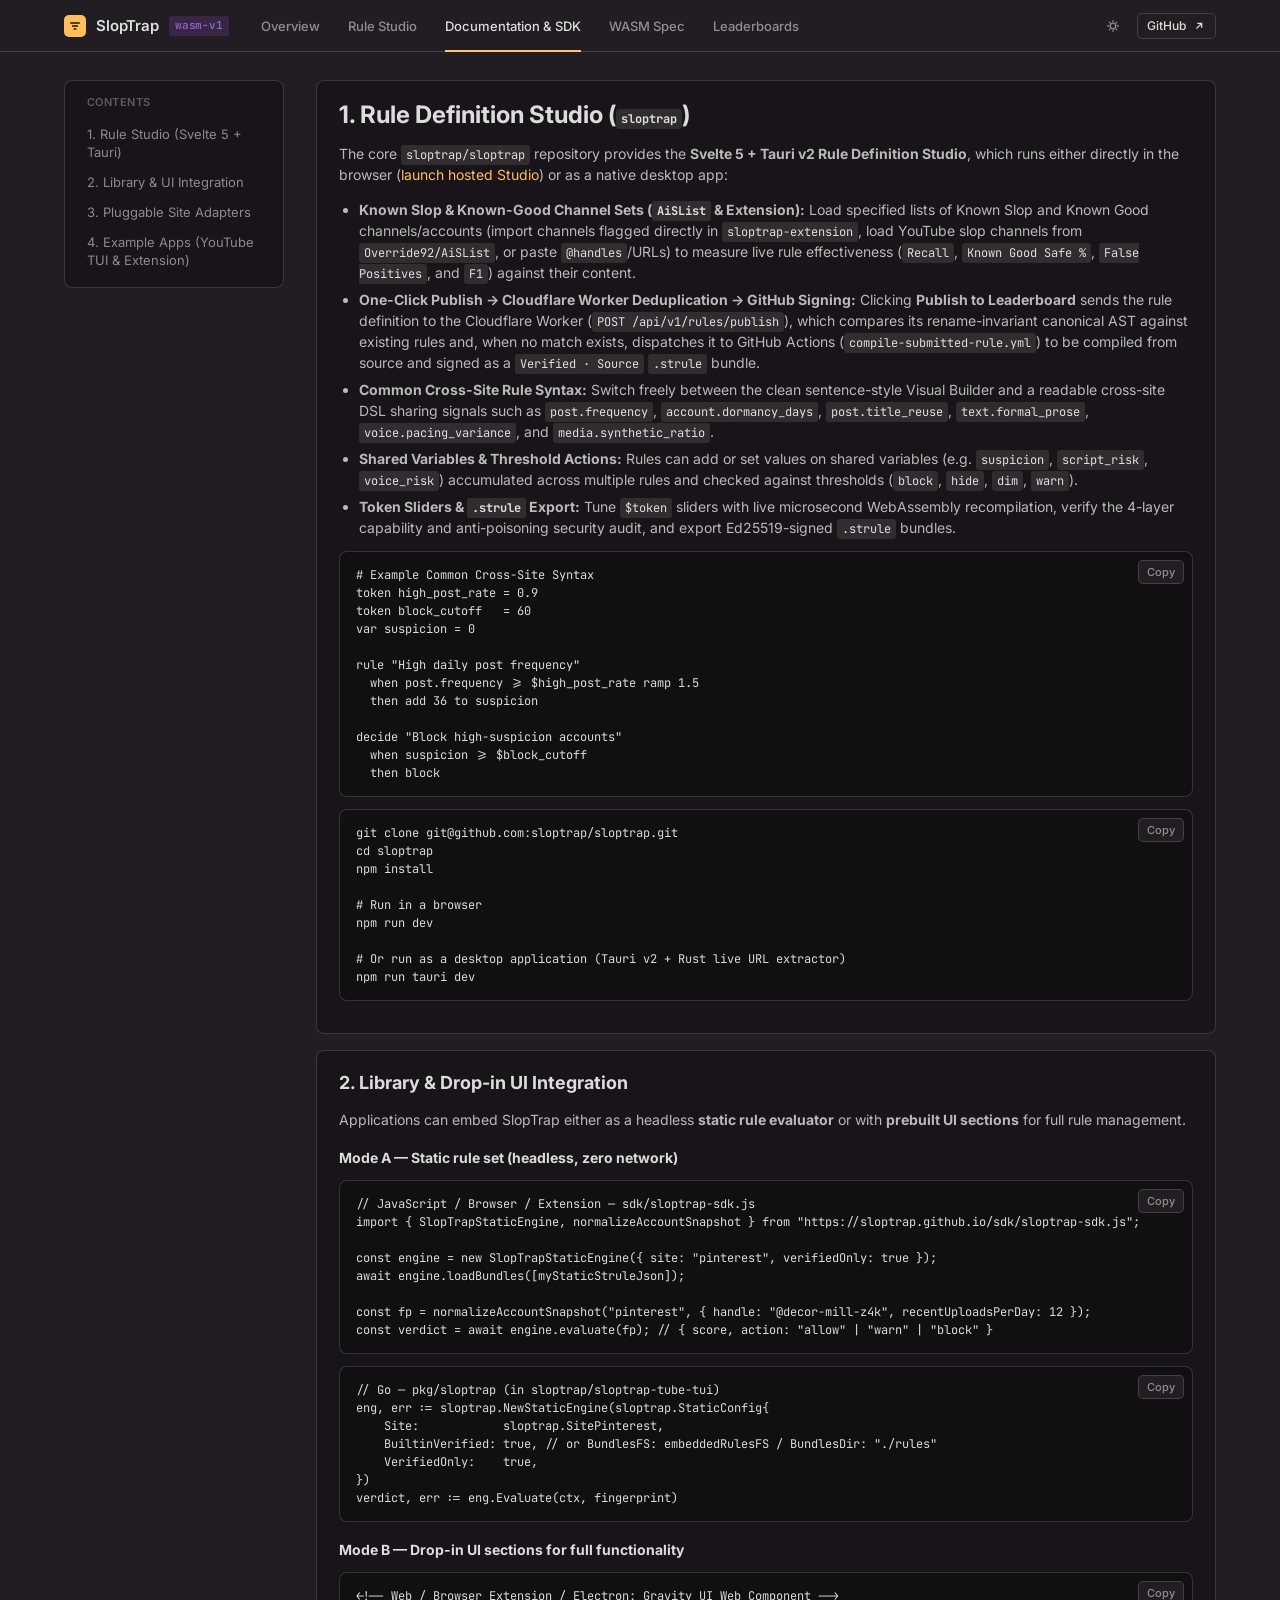
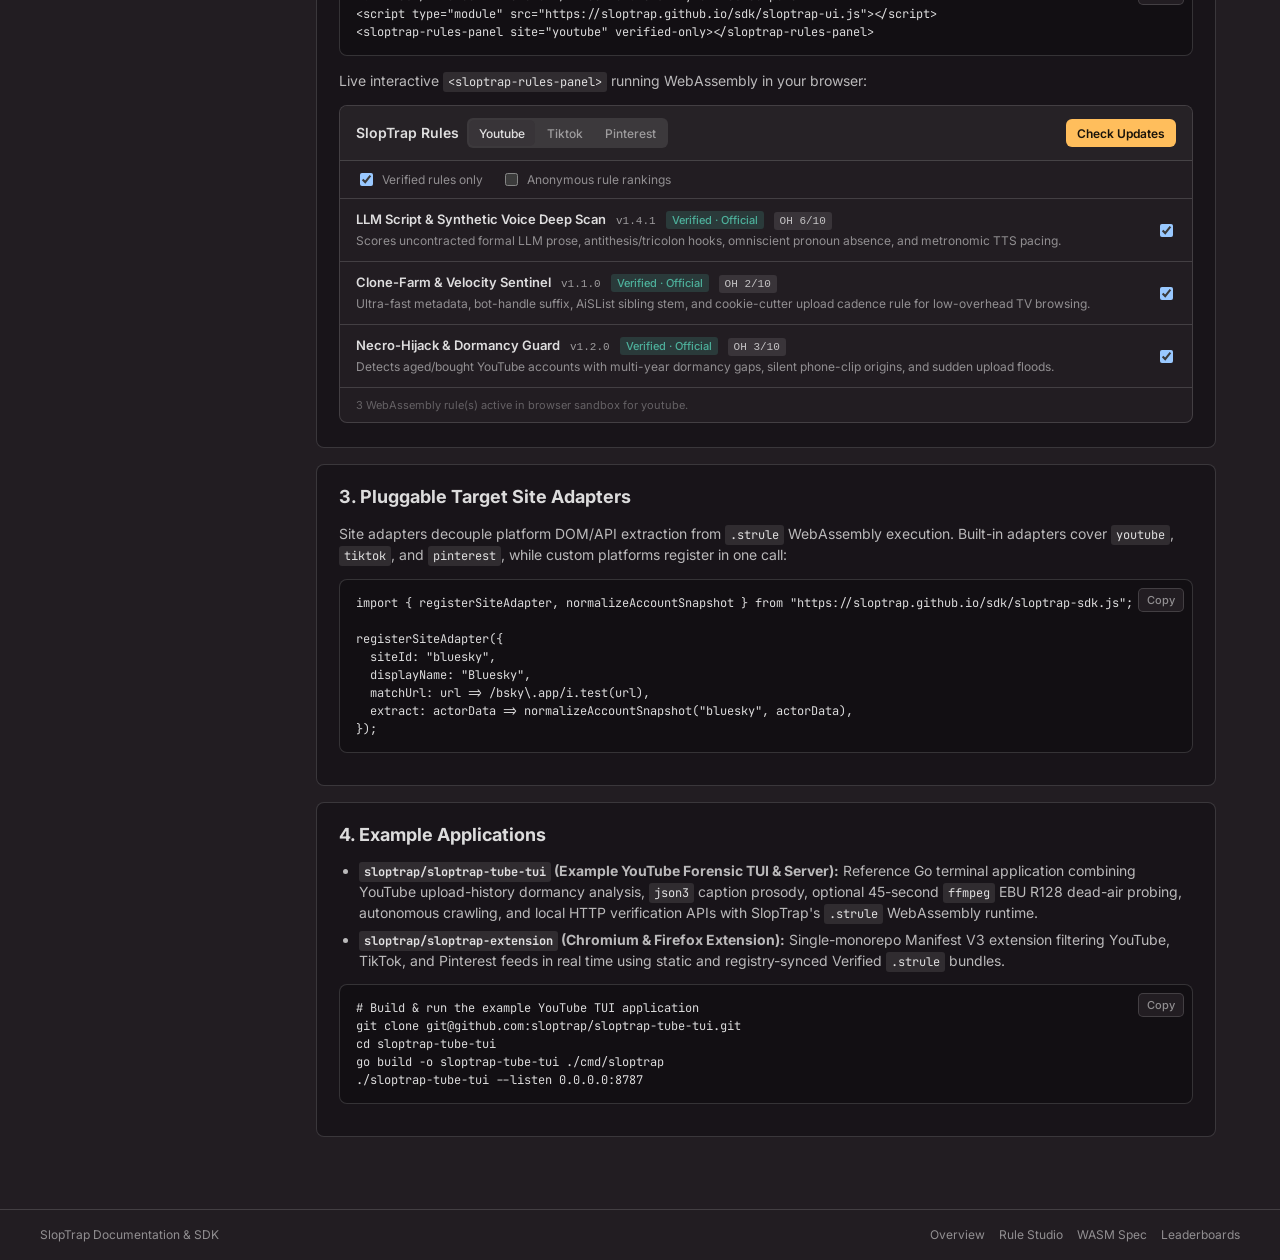
==== commit 1d83ae73: "Add GitHub Actions submitted-rule WASM compiler/signer and update hosted Studio" ====
--- a/docs/index.html
+++ b/docs/index.html
@@ -63,7 +63,8 @@
             The core <a href="https://github.com/sloptrap/sloptrap" target="_blank" rel="noopener"><code>sloptrap/sloptrap</code></a> repository provides the <strong>Svelte 5 + Tauri v2 Rule Definition Studio</strong>, which runs either directly in the browser (<a href="../studio/">launch hosted Studio</a>) or as a native desktop app:
           </p>
           <ul>
-            <li><strong>Known Slop &amp; Known-Good Channel Sets (<code>AiSList</code>):</strong> Load specified lists of Known Slop and Known Good channels/accounts (paste <code>@handles</code>/URLs, import <code>.txt</code>/<code>.json</code>, or load YouTube slop channels directly from <a href="https://github.com/Override92/AiSList" target="_blank" rel="noopener"><code>Override92/AiSList</code></a>) to measure live rule effectiveness (<code>Recall</code>, <code>Known Good Safe %</code>, <code>False Positives</code>, and <code>F1</code>) against their content.</li>
+            <li><strong>Known Slop &amp; Known-Good Channel Sets (<code>AiSList</code> &amp; Extension):</strong> Load specified lists of Known Slop and Known Good channels/accounts (import channels flagged directly in <code>sloptrap-extension</code>, load YouTube slop channels from <a href="https://github.com/Override92/AiSList" target="_blank" rel="noopener"><code>Override92/AiSList</code></a>, or paste <code>@handles</code>/URLs) to measure live rule effectiveness (<code>Recall</code>, <code>Known Good Safe %</code>, <code>False Positives</code>, and <code>F1</code>) against their content.</li>
+            <li><strong>One-Click Publish → Cloudflare Worker Deduplication → GitHub Signing:</strong> Clicking <strong>Publish to Leaderboard</strong> sends the rule definition to the Cloudflare Worker (<code>POST /api/v1/rules/publish</code>), which compares its rename-invariant canonical AST against existing rules and, when no match exists, dispatches it to GitHub Actions (<code>compile-submitted-rule.yml</code>) to be compiled from source and signed as a <code>Verified · Source</code> <code>.strule</code> bundle.</li>
             <li><strong>Common Cross-Site Rule Syntax:</strong> Switch freely between the clean sentence-style Visual Builder and a readable cross-site DSL sharing signals such as <code>post.frequency</code>, <code>account.dormancy_days</code>, <code>post.title_reuse</code>, <code>text.formal_prose</code>, <code>voice.pacing_variance</code>, and <code>media.synthetic_ratio</code>.</li>
             <li><strong>Shared Variables &amp; Threshold Actions:</strong> Rules can add or set values on shared variables (e.g. <code>suspicion</code>, <code>script_risk</code>, <code>voice_risk</code>) accumulated across multiple rules and checked against thresholds (<code>block</code>, <code>hide</code>, <code>dim</code>, <code>warn</code>).</li>
             <li><strong>Token Sliders &amp; <code>.strule</code> Export:</strong> Tune <code>$token</code> sliders with live microsecond WebAssembly recompilation, verify the 4-layer capability and anti-poisoning security audit, and export Ed25519-signed <code>.strule</code> bundles.</li>
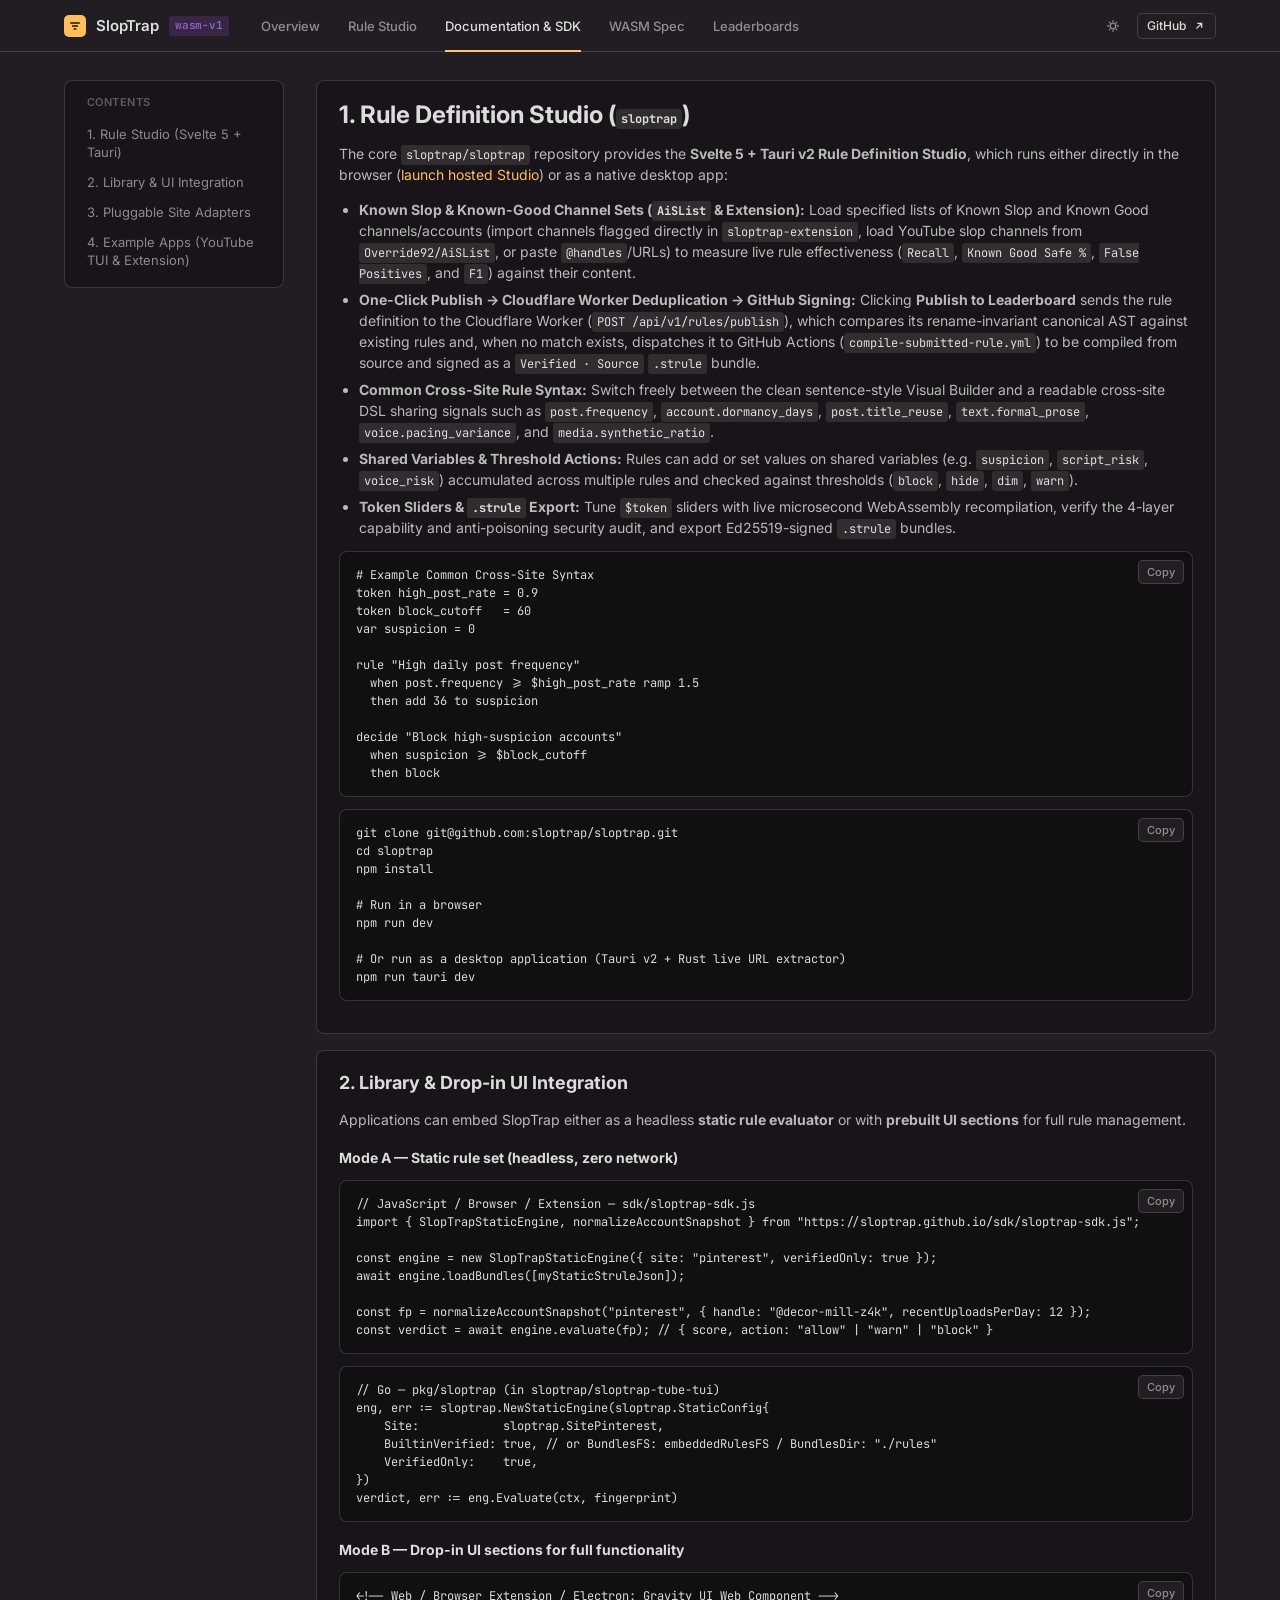
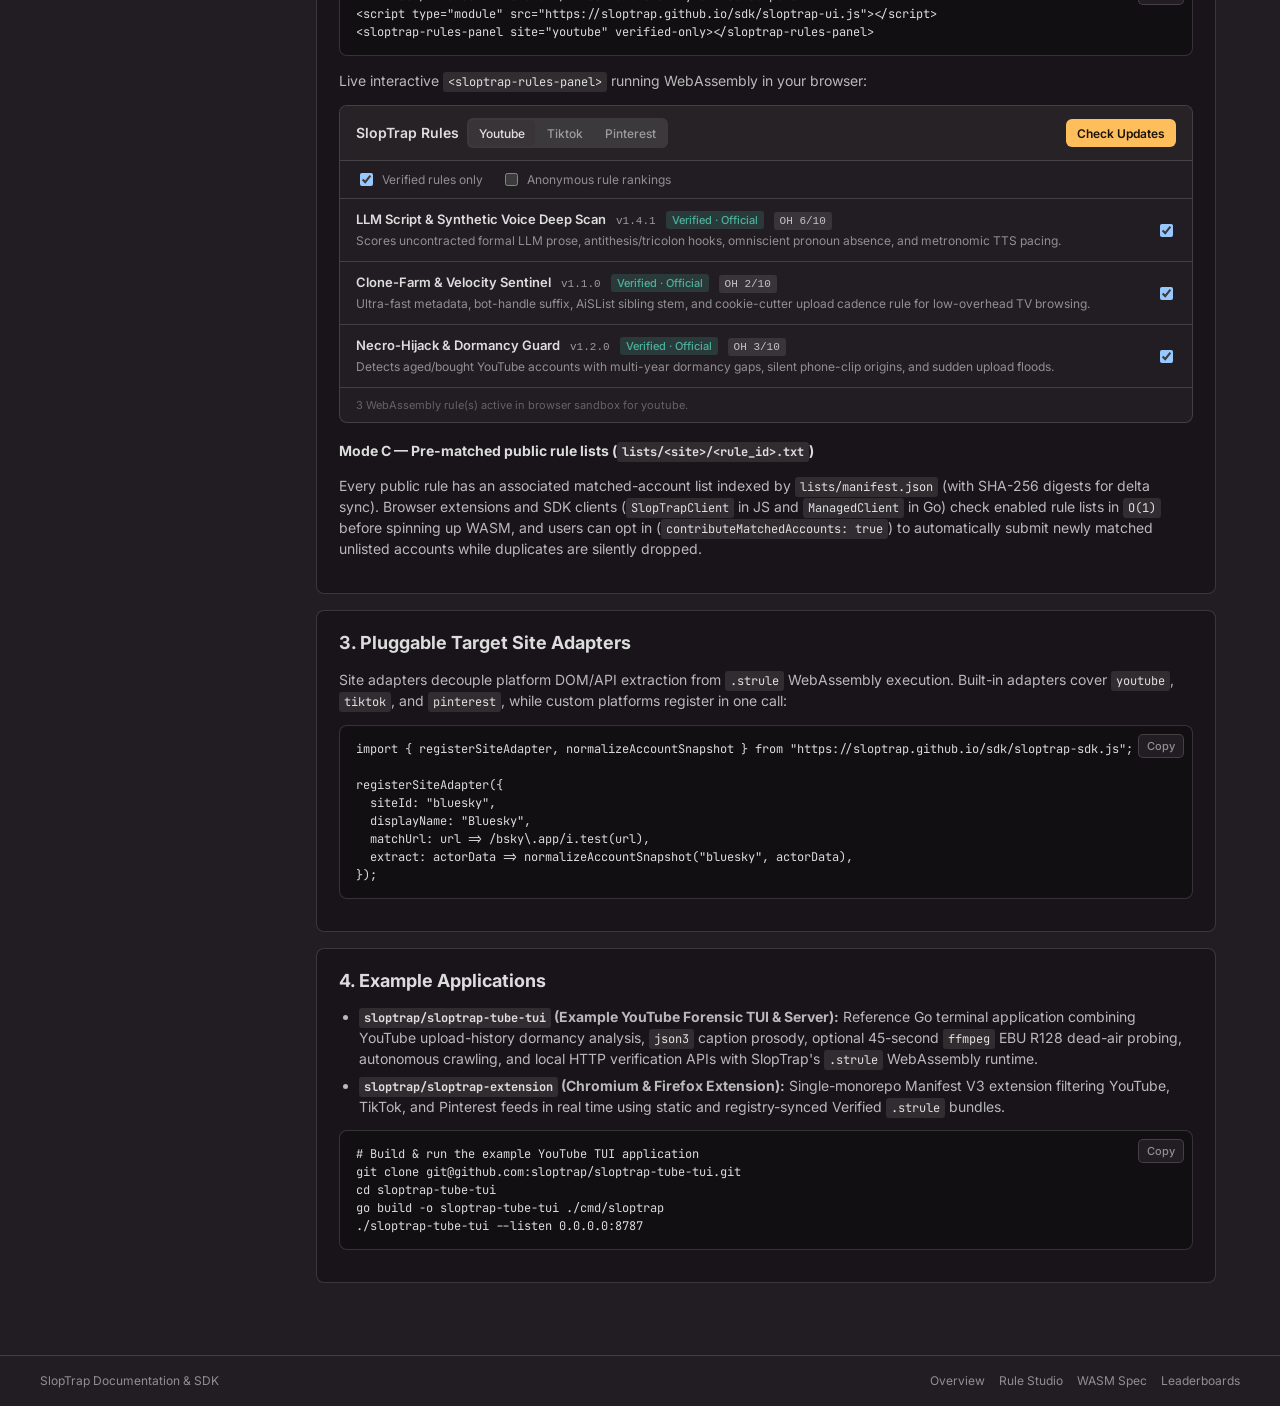
==== commit ccf11d33: "feat: public rule-matched account lists, leaderboard deep-links, pooled WASM SDK, and updated hosted" ====
--- a/docs/index.html
+++ b/docs/index.html
@@ -125,6 +125,11 @@
           <div style="margin:10px 0 4px;">
             <sloptrap-rules-panel site="youtube" verified-only registry-url=".."></sloptrap-rules-panel>
           </div>
+
+          <h3>Mode C — Pre-matched public rule lists (<code>lists/&lt;site&gt;/&lt;rule_id&gt;.txt</code>)</h3>
+          <p>
+            Every public rule has an associated matched-account list indexed by <code>lists/manifest.json</code> (with SHA-256 digests for delta sync). Browser extensions and SDK clients (<code>SlopTrapClient</code> in JS and <code>ManagedClient</code> in Go) check enabled rule lists in <code>O(1)</code> before spinning up WASM, and users can opt in (<code>contributeMatchedAccounts: true</code>) to automatically submit newly matched unlisted accounts while duplicates are silently dropped.
+          </p>
         </section>
 
         <section class="docs-section" id="adapters">
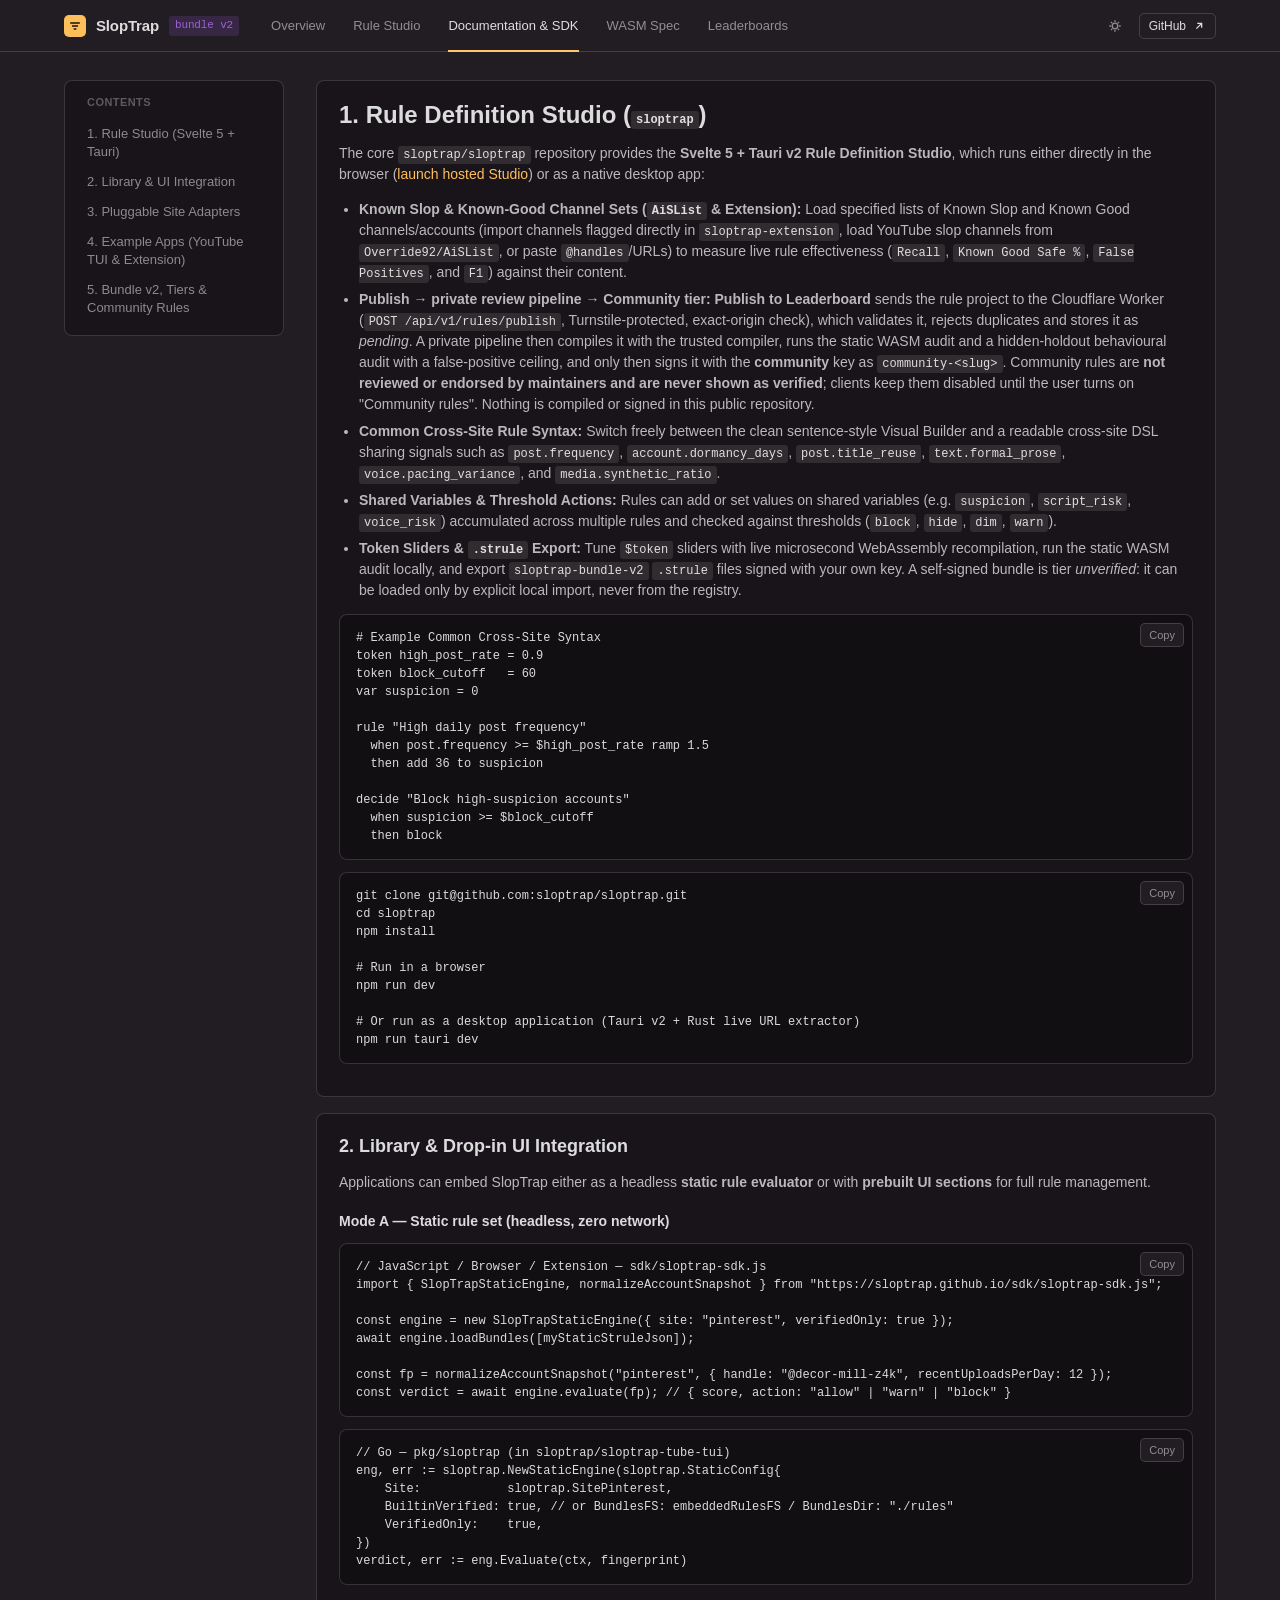
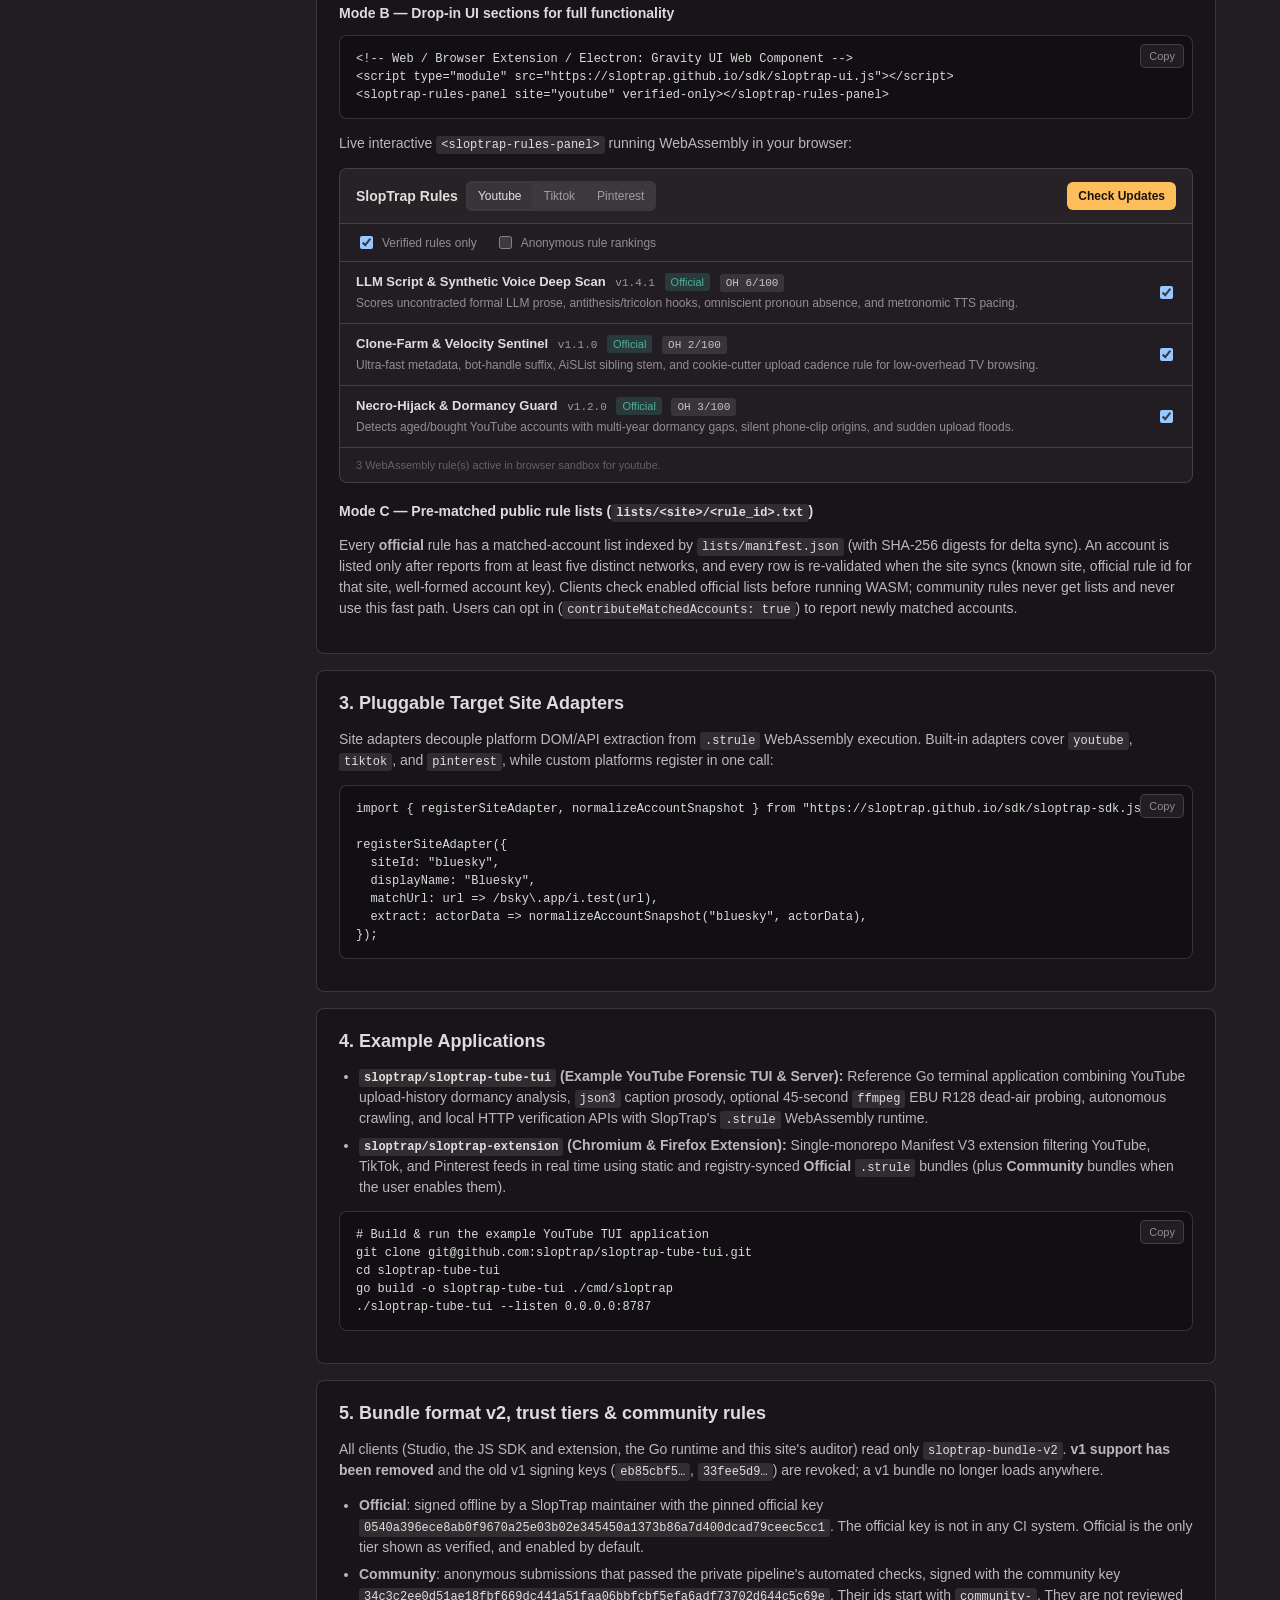
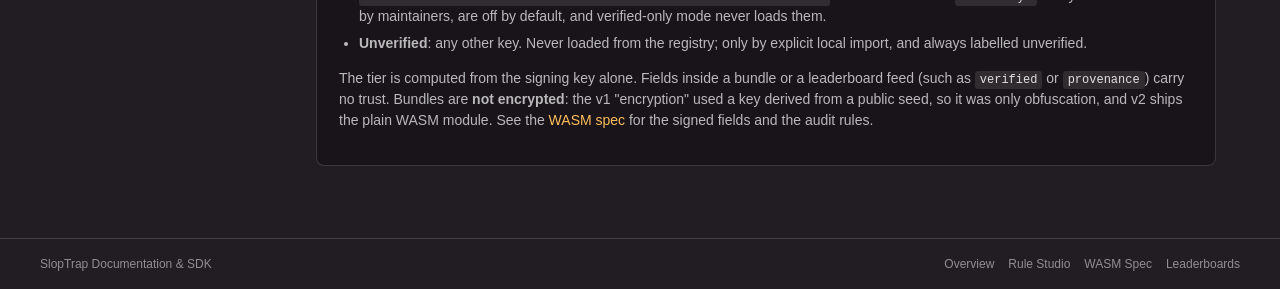
==== commit 812e2879: "security: safe leaderboard rendering, tier badges and strict CSP on site pages - Leaderboard and hom" ====
--- a/docs/index.html
+++ b/docs/index.html
@@ -3,16 +3,14 @@
 <head>
   <meta charset="utf-8" />
   <meta name="viewport" content="width=device-width, initial-scale=1" />
+  <meta http-equiv="Content-Security-Policy" content="default-src 'none'; script-src 'self' 'wasm-unsafe-eval'; style-src 'self' 'unsafe-inline' https://fonts.googleapis.com; font-src https://fonts.gstatic.com; img-src 'self' data:; connect-src 'self' https://sloptrap-worker.fablestre.am; base-uri 'none'; form-action 'none'; object-src 'none'" />
+  <meta name="referrer" content="strict-origin-when-cross-origin" />
   <title>Documentation &amp; SDK — SlopTrap</title>
   <link rel="stylesheet" href="../assets/gravity-uikit.css" />
   <link rel="stylesheet" href="../assets/style.css" />
 </head>
 <body class="g-root g-root_theme_dark">
-  <script>
-    if (localStorage.getItem('st-gravity-theme') === 'light') {
-      document.body.className = 'g-root g-root_theme_light';
-    }
-  </script>
+  <script src="../assets/theme-init.js"></script>
 
   <header class="g-app-header">
     <div class="g-app-header__inner">
@@ -22,7 +20,7 @@
             <svg class="icon-14" viewBox="0 0 16 16" fill="none" stroke="currentColor" stroke-width="1.8"><path d="M2.5 4.5h11M4.5 8h7M6.5 11.5h3"/></svg>
           </span>
           <span>SlopTrap</span>
-          <span class="g-label g-label_theme_utility mono">wasm-v1</span>
+          <span class="g-label g-label_theme_utility mono">bundle v2</span>
         </a>
         <nav class="g-nav" aria-label="Primary">
           <a class="g-nav__item" href="../">Overview</a>
@@ -52,6 +50,7 @@
             <li><a href="#sdk">2. Library &amp; UI Integration</a></li>
             <li><a href="#adapters">3. Pluggable Site Adapters</a></li>
             <li><a href="#examples">4. Example Apps (YouTube TUI &amp; Extension)</a></li>
+            <li><a href="#trust">5. Bundle v2, Tiers &amp; Community Rules</a></li>
           </ul>
         </div>
       </aside>
@@ -64,10 +63,10 @@
           </p>
           <ul>
             <li><strong>Known Slop &amp; Known-Good Channel Sets (<code>AiSList</code> &amp; Extension):</strong> Load specified lists of Known Slop and Known Good channels/accounts (import channels flagged directly in <code>sloptrap-extension</code>, load YouTube slop channels from <a href="https://github.com/Override92/AiSList" target="_blank" rel="noopener"><code>Override92/AiSList</code></a>, or paste <code>@handles</code>/URLs) to measure live rule effectiveness (<code>Recall</code>, <code>Known Good Safe %</code>, <code>False Positives</code>, and <code>F1</code>) against their content.</li>
-            <li><strong>One-Click Publish → Cloudflare Worker Deduplication → GitHub Signing:</strong> Clicking <strong>Publish to Leaderboard</strong> sends the rule definition to the Cloudflare Worker (<code>POST /api/v1/rules/publish</code>), which compares its rename-invariant canonical AST against existing rules and, when no match exists, dispatches it to GitHub Actions (<code>compile-submitted-rule.yml</code>) to be compiled from source and signed as a <code>Verified · Source</code> <code>.strule</code> bundle.</li>
+            <li><strong>Publish → private review pipeline → Community tier:</strong> <strong>Publish to Leaderboard</strong> sends the rule project to the Cloudflare Worker (<code>POST /api/v1/rules/publish</code>, Turnstile-protected, exact-origin check), which validates it, rejects duplicates and stores it as <em>pending</em>. A private pipeline then compiles it with the trusted compiler, runs the static WASM audit and a hidden-holdout behavioural audit with a false-positive ceiling, and only then signs it with the <strong>community</strong> key as <code>community-&lt;slug&gt;</code>. Community rules are <strong>not reviewed or endorsed by maintainers and are never shown as verified</strong>; clients keep them disabled until the user turns on "Community rules". Nothing is compiled or signed in this public repository.</li>
             <li><strong>Common Cross-Site Rule Syntax:</strong> Switch freely between the clean sentence-style Visual Builder and a readable cross-site DSL sharing signals such as <code>post.frequency</code>, <code>account.dormancy_days</code>, <code>post.title_reuse</code>, <code>text.formal_prose</code>, <code>voice.pacing_variance</code>, and <code>media.synthetic_ratio</code>.</li>
             <li><strong>Shared Variables &amp; Threshold Actions:</strong> Rules can add or set values on shared variables (e.g. <code>suspicion</code>, <code>script_risk</code>, <code>voice_risk</code>) accumulated across multiple rules and checked against thresholds (<code>block</code>, <code>hide</code>, <code>dim</code>, <code>warn</code>).</li>
-            <li><strong>Token Sliders &amp; <code>.strule</code> Export:</strong> Tune <code>$token</code> sliders with live microsecond WebAssembly recompilation, verify the 4-layer capability and anti-poisoning security audit, and export Ed25519-signed <code>.strule</code> bundles.</li>
+            <li><strong>Token Sliders &amp; <code>.strule</code> Export:</strong> Tune <code>$token</code> sliders with live microsecond WebAssembly recompilation, run the static WASM audit locally, and export <code>sloptrap-bundle-v2</code> <code>.strule</code> files signed with your own key. A self-signed bundle is tier <em>unverified</em>: it can be loaded only by explicit local import, never from the registry.</li>
           </ul>
           <pre><code># Example Common Cross-Site Syntax
 token high_post_rate = 0.9
@@ -128,7 +127,7 @@
 
           <h3>Mode C — Pre-matched public rule lists (<code>lists/&lt;site&gt;/&lt;rule_id&gt;.txt</code>)</h3>
           <p>
-            Every public rule has an associated matched-account list indexed by <code>lists/manifest.json</code> (with SHA-256 digests for delta sync). Browser extensions and SDK clients (<code>SlopTrapClient</code> in JS and <code>ManagedClient</code> in Go) check enabled rule lists in <code>O(1)</code> before spinning up WASM, and users can opt in (<code>contributeMatchedAccounts: true</code>) to automatically submit newly matched unlisted accounts while duplicates are silently dropped.
+            Every <strong>official</strong> rule has a matched-account list indexed by <code>lists/manifest.json</code> (with SHA-256 digests for delta sync). An account is listed only after reports from at least five distinct networks, and every row is re-validated when the site syncs (known site, official rule id for that site, well-formed account key). Clients check enabled official lists before running WASM; community rules never get lists and never use this fast path. Users can opt in (<code>contributeMatchedAccounts: true</code>) to report newly matched accounts.
           </p>
         </section>
 
@@ -156,7 +155,7 @@
             </li>
             <li>
               <strong><a href="https://github.com/sloptrap/sloptrap-extension" target="_blank" rel="noopener"><code>sloptrap/sloptrap-extension</code></a> (Chromium &amp; Firefox Extension):</strong>
-              Single-monorepo Manifest V3 extension filtering YouTube, TikTok, and Pinterest feeds in real time using static and registry-synced Verified <code>.strule</code> bundles.
+              Single-monorepo Manifest V3 extension filtering YouTube, TikTok, and Pinterest feeds in real time using static and registry-synced <strong>Official</strong> <code>.strule</code> bundles (plus <strong>Community</strong> bundles when the user enables them).
             </li>
           </ul>
           <pre><code># Build &amp; run the example YouTube TUI application
@@ -164,6 +163,21 @@
 cd sloptrap-tube-tui
 go build -o sloptrap-tube-tui ./cmd/sloptrap
 ./sloptrap-tube-tui --listen 0.0.0.0:8787</code></pre>
+        </section>
+        <section class="docs-section" id="trust">
+          <h2>5. Bundle format v2, trust tiers &amp; community rules</h2>
+          <p>
+            All clients (Studio, the JS SDK and extension, the Go runtime and this site's auditor) read only <code>sloptrap-bundle-v2</code>. <strong>v1 support has been removed</strong> and the old v1 signing keys (<code>eb85cbf5…</code>, <code>33fee5d9…</code>) are revoked; a v1 bundle no longer loads anywhere.
+          </p>
+          <ul>
+            <li><strong>Official</strong>: signed offline by a SlopTrap maintainer with the pinned official key <code>0540a396ece8ab0f9670a25e03b02e345450a1373b86a7d400dcad79ceec5cc1</code>. The official key is not in any CI system. Official is the only tier shown as verified, and enabled by default.</li>
+            <li><strong>Community</strong>: anonymous submissions that passed the private pipeline's automated checks, signed with the community key <code>34c3c2ee0d51ae18fbf669dc441a51faa06bbfcbf5efa6adf73702d644c5c69e</code>. Their ids start with <code>community-</code>. They are not reviewed by maintainers, are off by default, and verified-only mode never loads them.</li>
+            <li><strong>Unverified</strong>: any other key. Never loaded from the registry; only by explicit local import, and always labelled unverified.</li>
+          </ul>
+          <p>
+            The tier is computed from the signing key alone. Fields inside a bundle or a leaderboard feed (such as <code>verified</code> or <code>provenance</code>) carry no trust.
+            Bundles are <strong>not encrypted</strong>: the v1 "encryption" used a key derived from a public seed, so it was only obfuscation, and v2 ships the plain WASM module. See the <a href="../rules/#strule-crypto">WASM spec</a> for the signed fields and the audit rules.
+          </p>
         </section>
       </article>
     </div>
--- a/assets/style.css
+++ b/assets/style.css
@@ -850,3 +850,7 @@
     height: 32px;
   }
 }
+
+[hidden] {
+  display: none !important;
+}
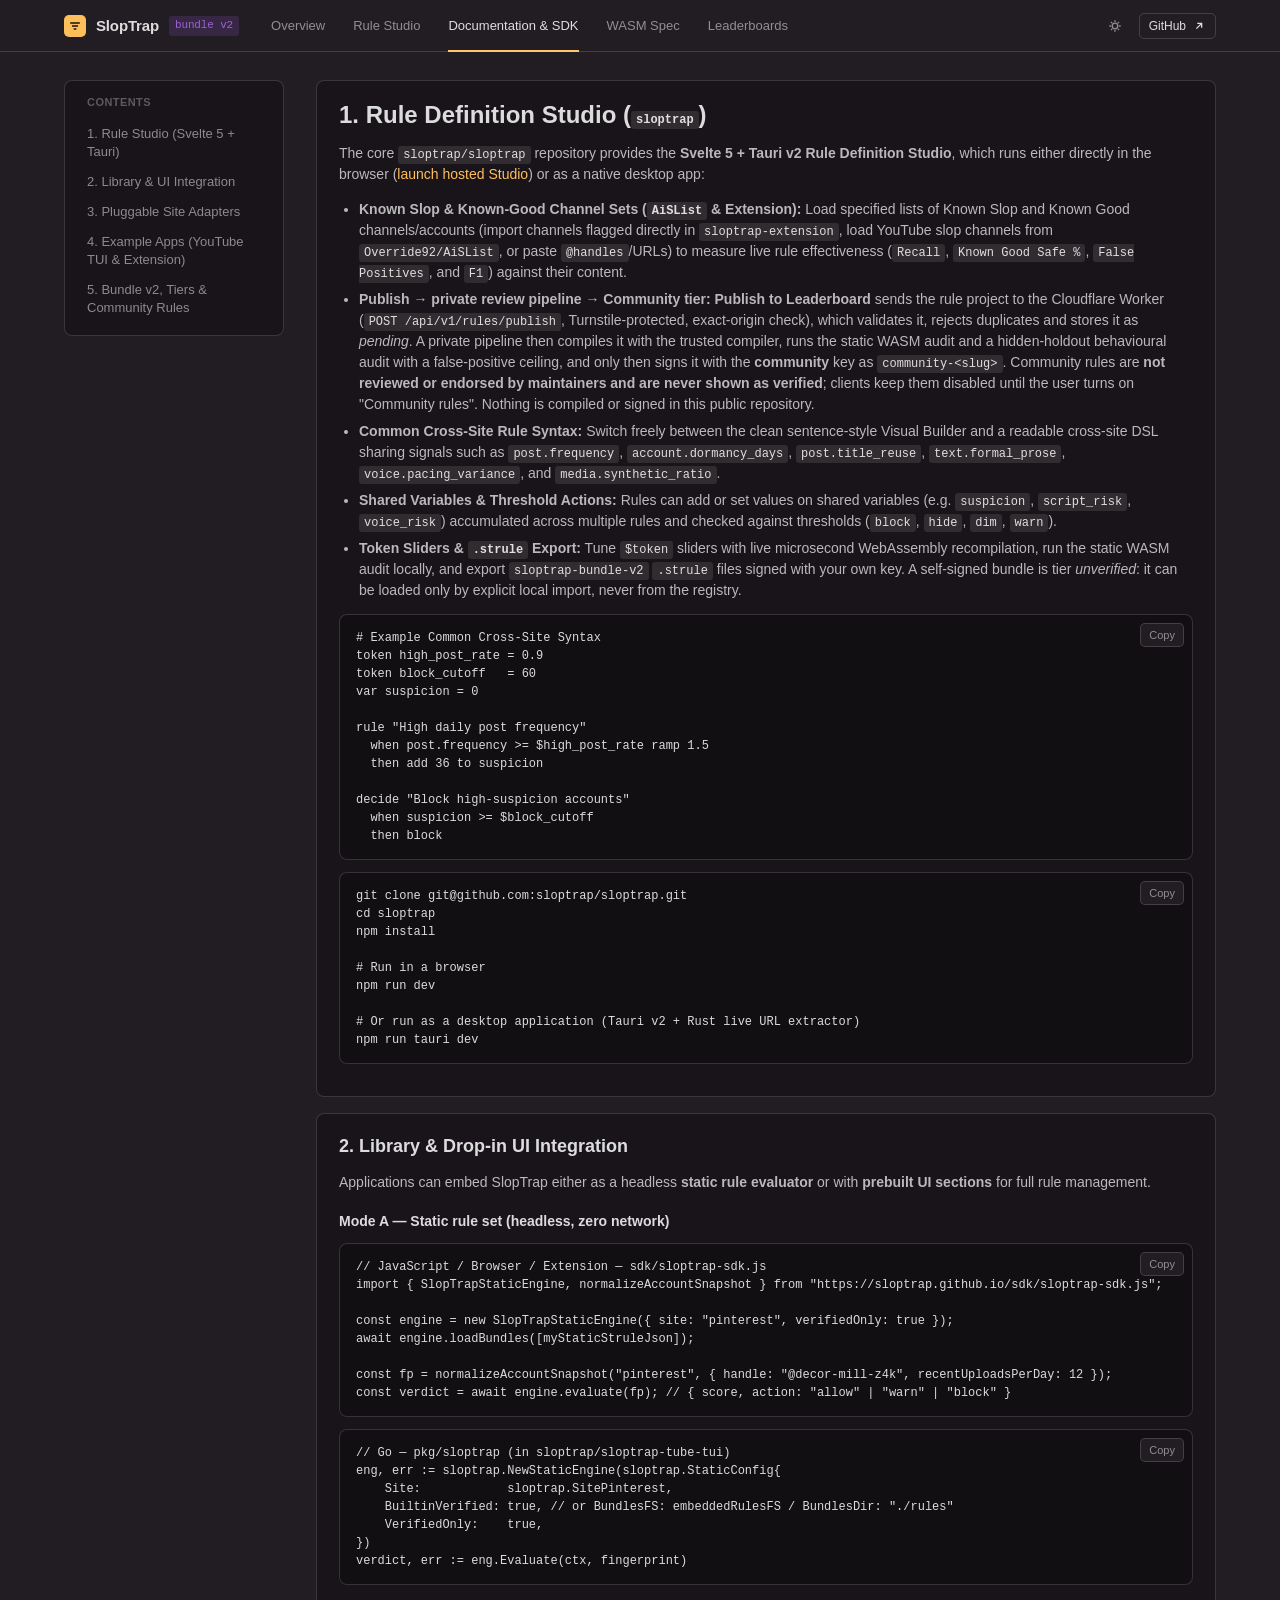
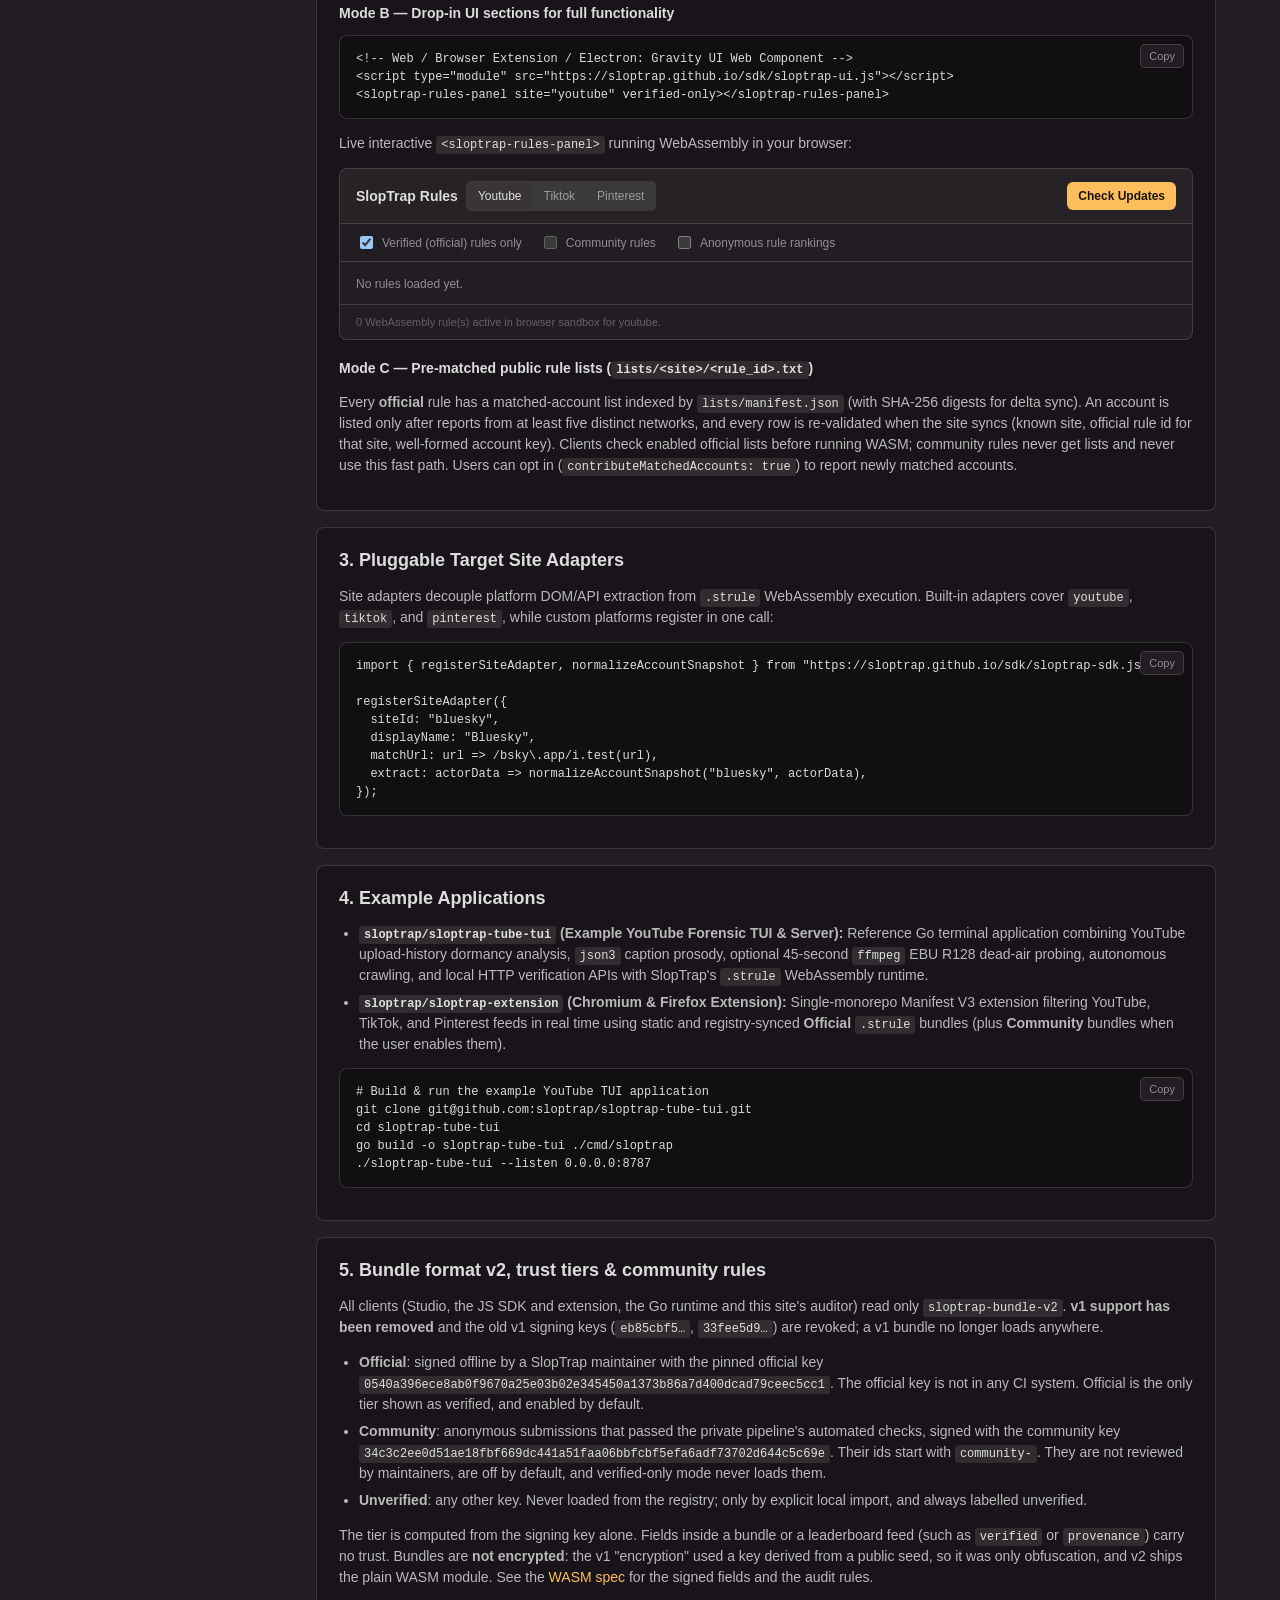
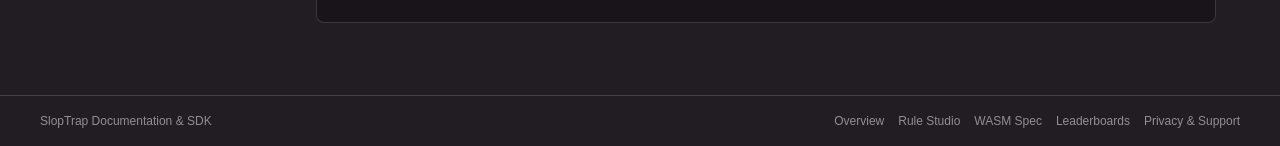
==== commit ac4cf8cd: "feat(site): publish /privacy/ policy & support page and vector favicon" ====
--- a/docs/index.html
+++ b/docs/index.html
@@ -191,6 +191,7 @@
         <a href="../studio/">Rule Studio</a>
         <a href="../rules/">WASM Spec</a>
         <a href="../leaderboard/">Leaderboards</a>
+        <a href="../privacy/">Privacy &amp; Support</a>
       </div>
     </div>
   </footer>
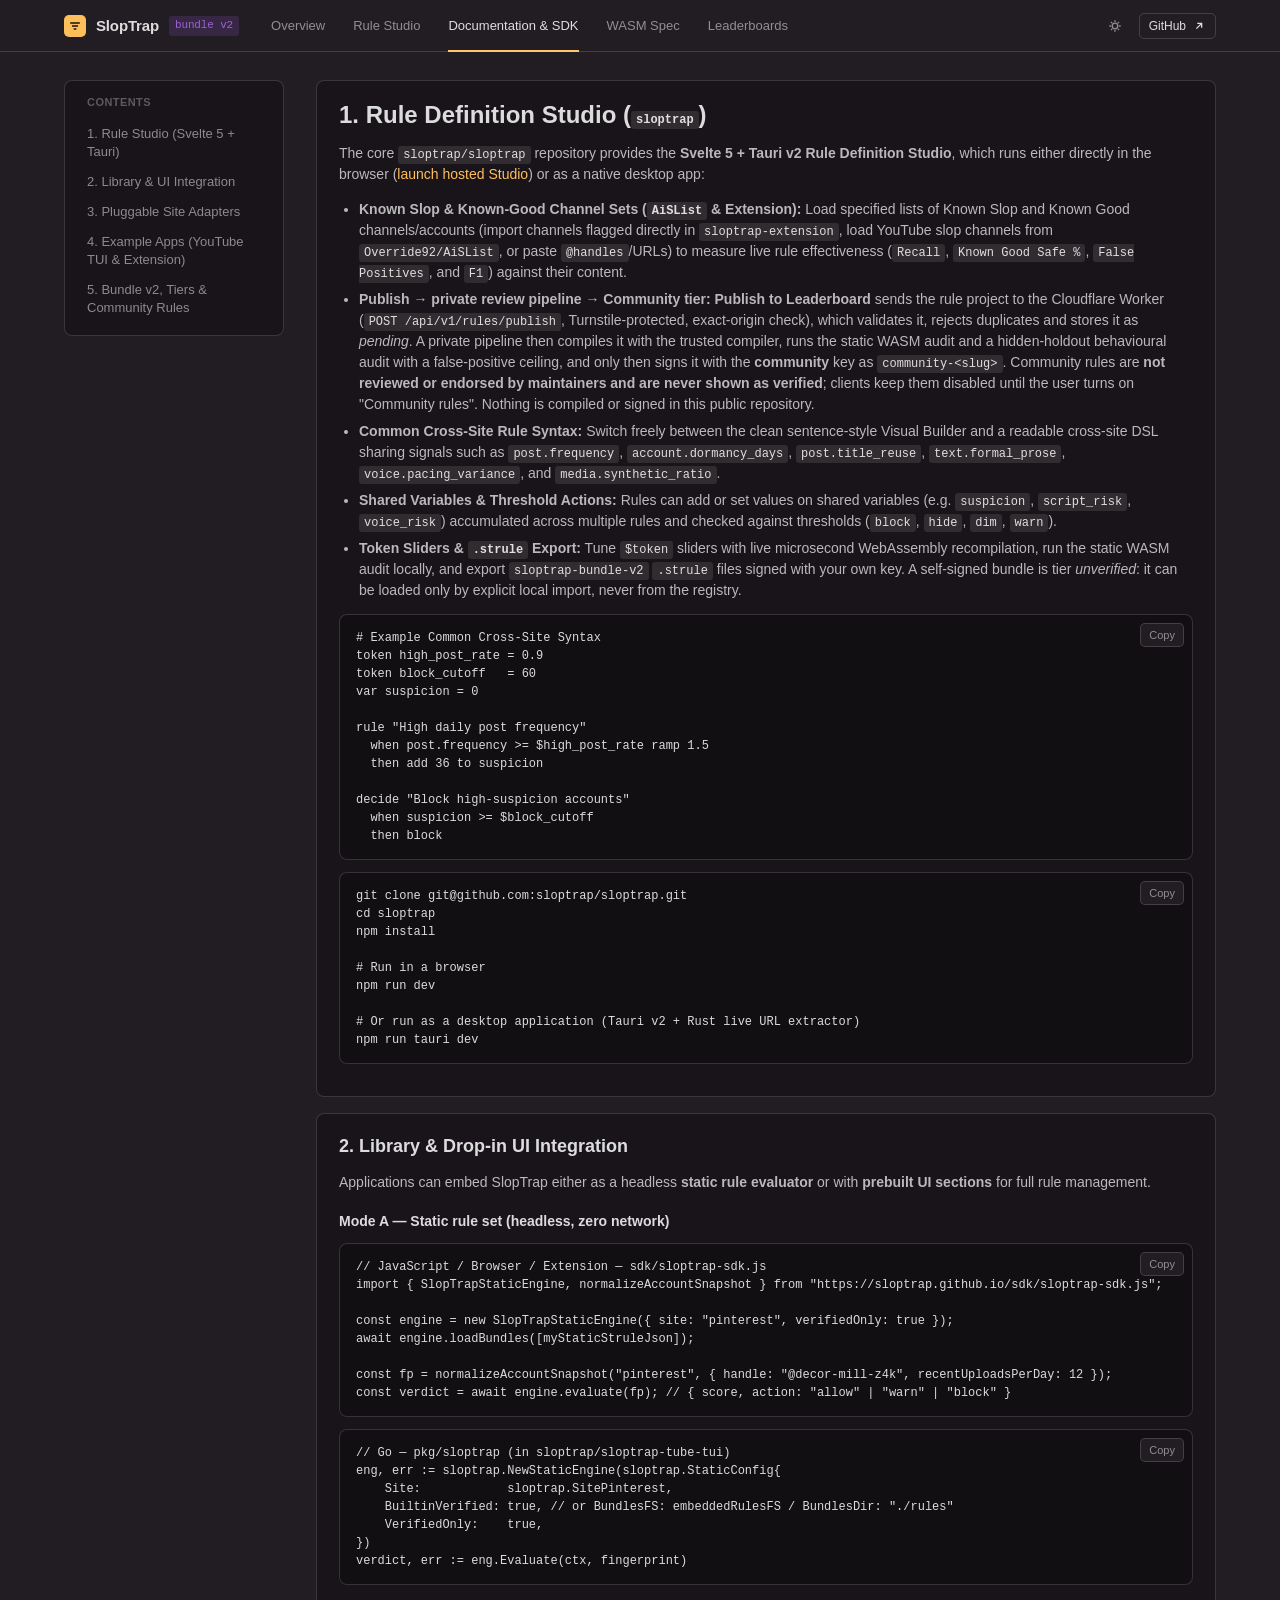
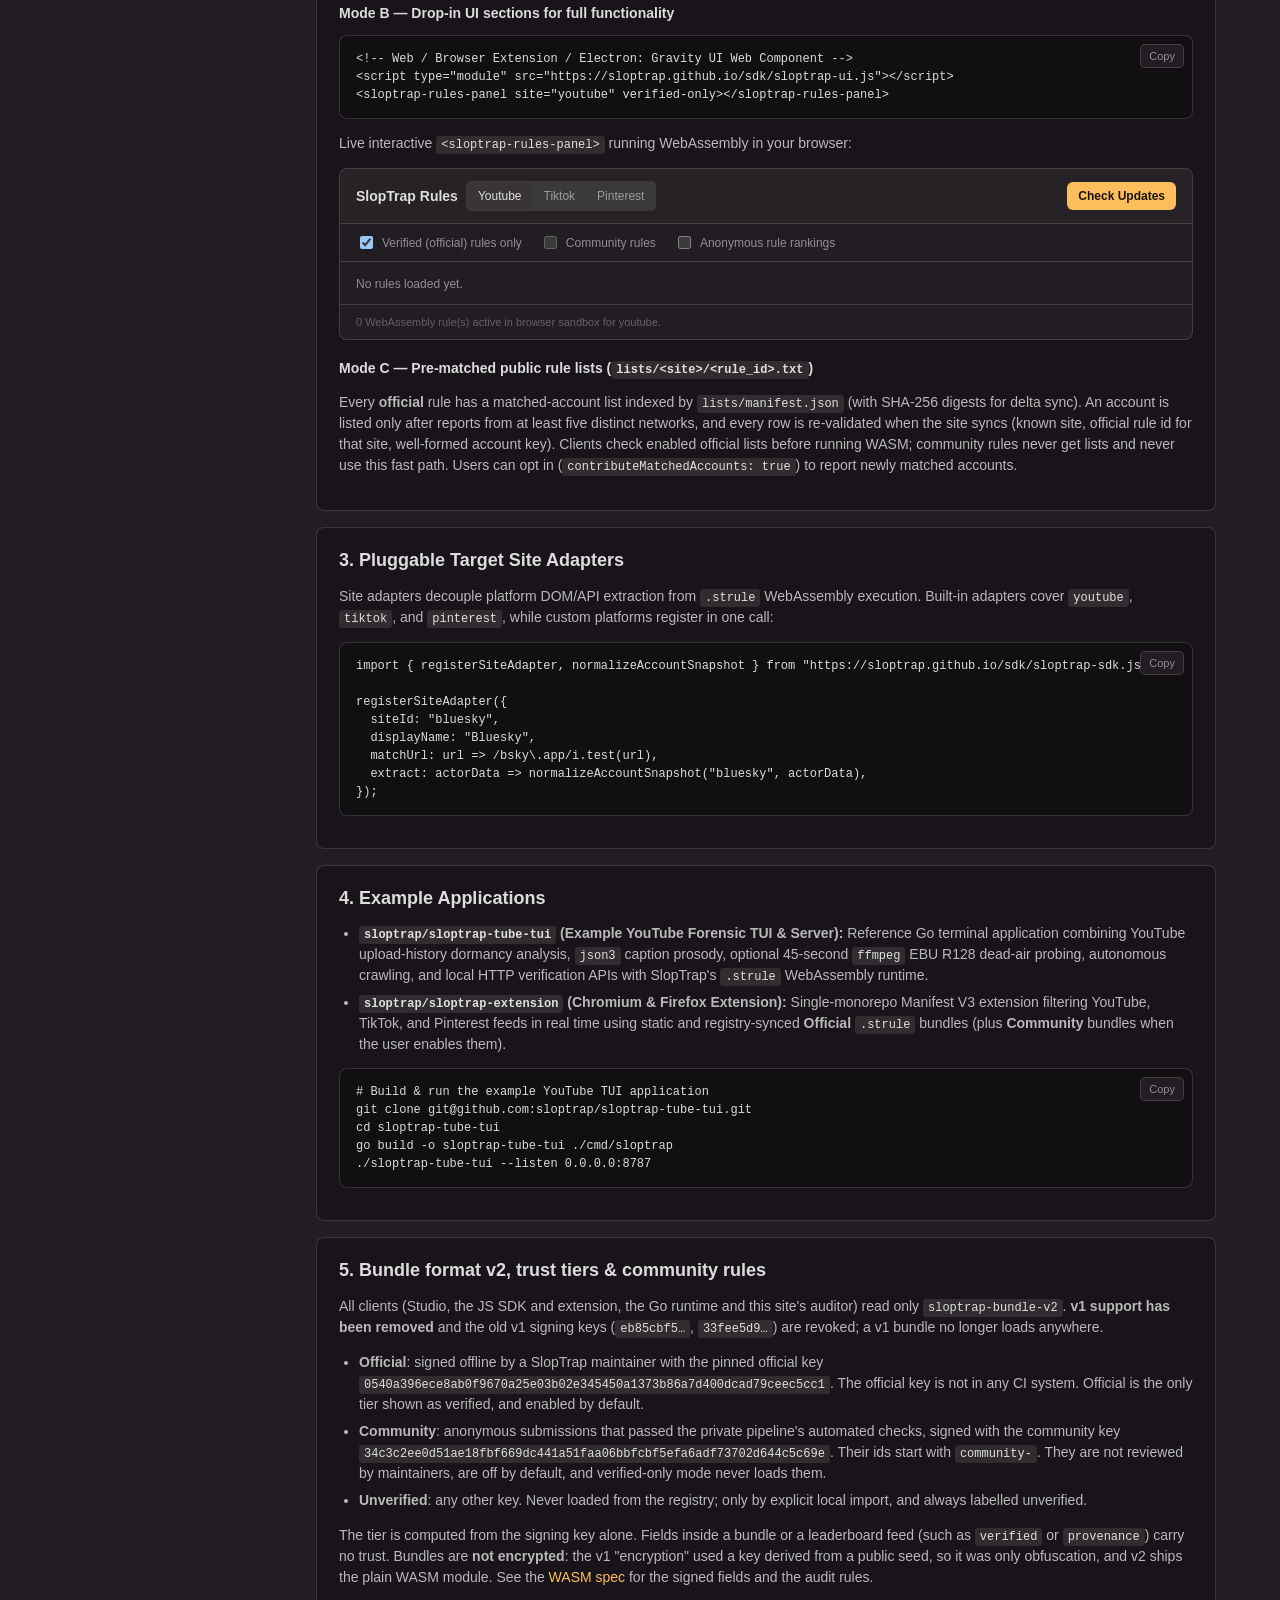
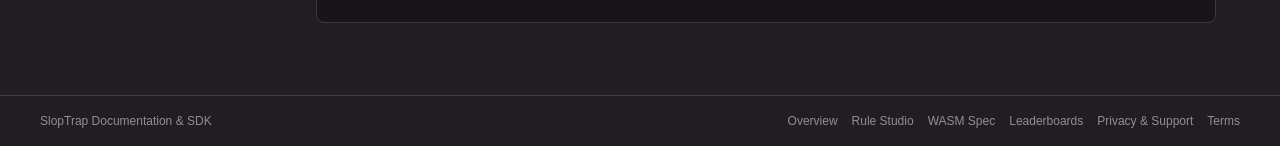
==== commit b1b97305: "feat(site): publish /terms/ Terms of Service page" ====
--- a/docs/index.html
+++ b/docs/index.html
@@ -192,6 +192,7 @@
         <a href="../rules/">WASM Spec</a>
         <a href="../leaderboard/">Leaderboards</a>
         <a href="../privacy/">Privacy &amp; Support</a>
+        <a href="../terms/">Terms</a>
       </div>
     </div>
   </footer>
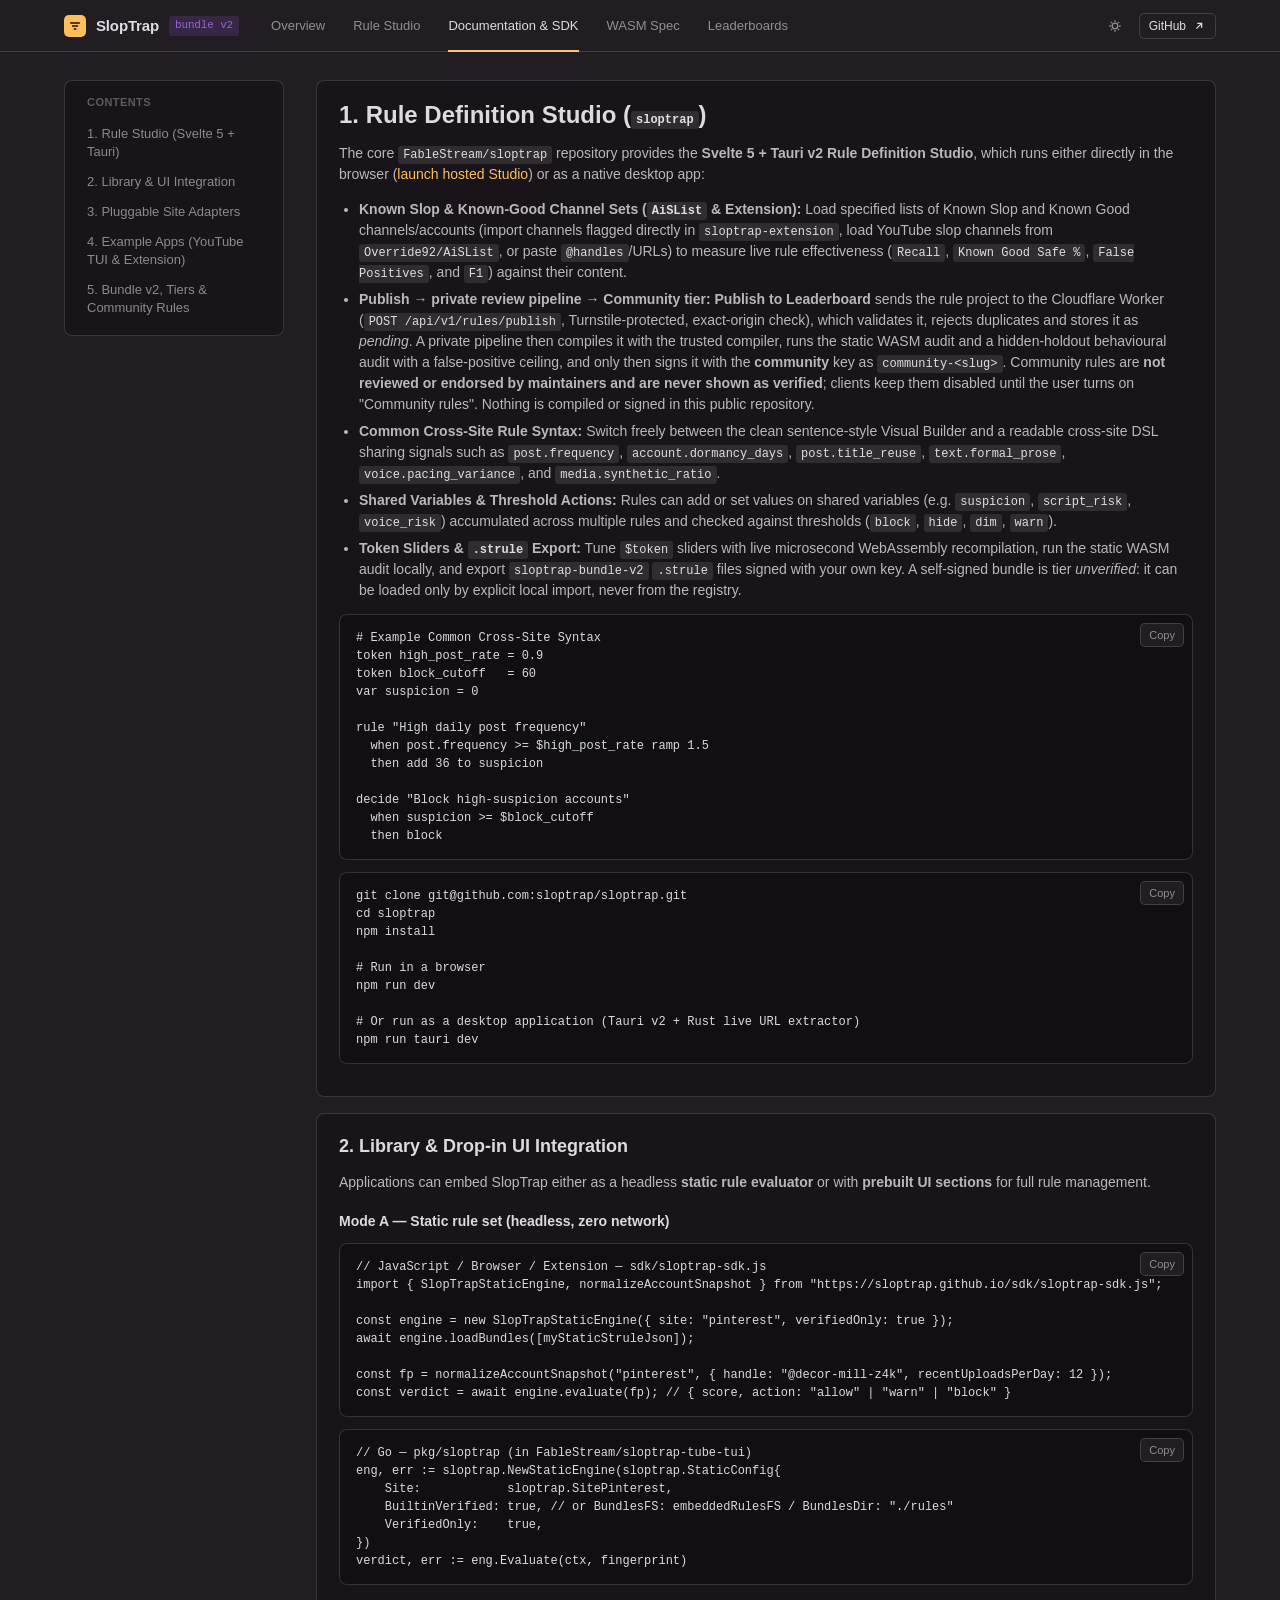
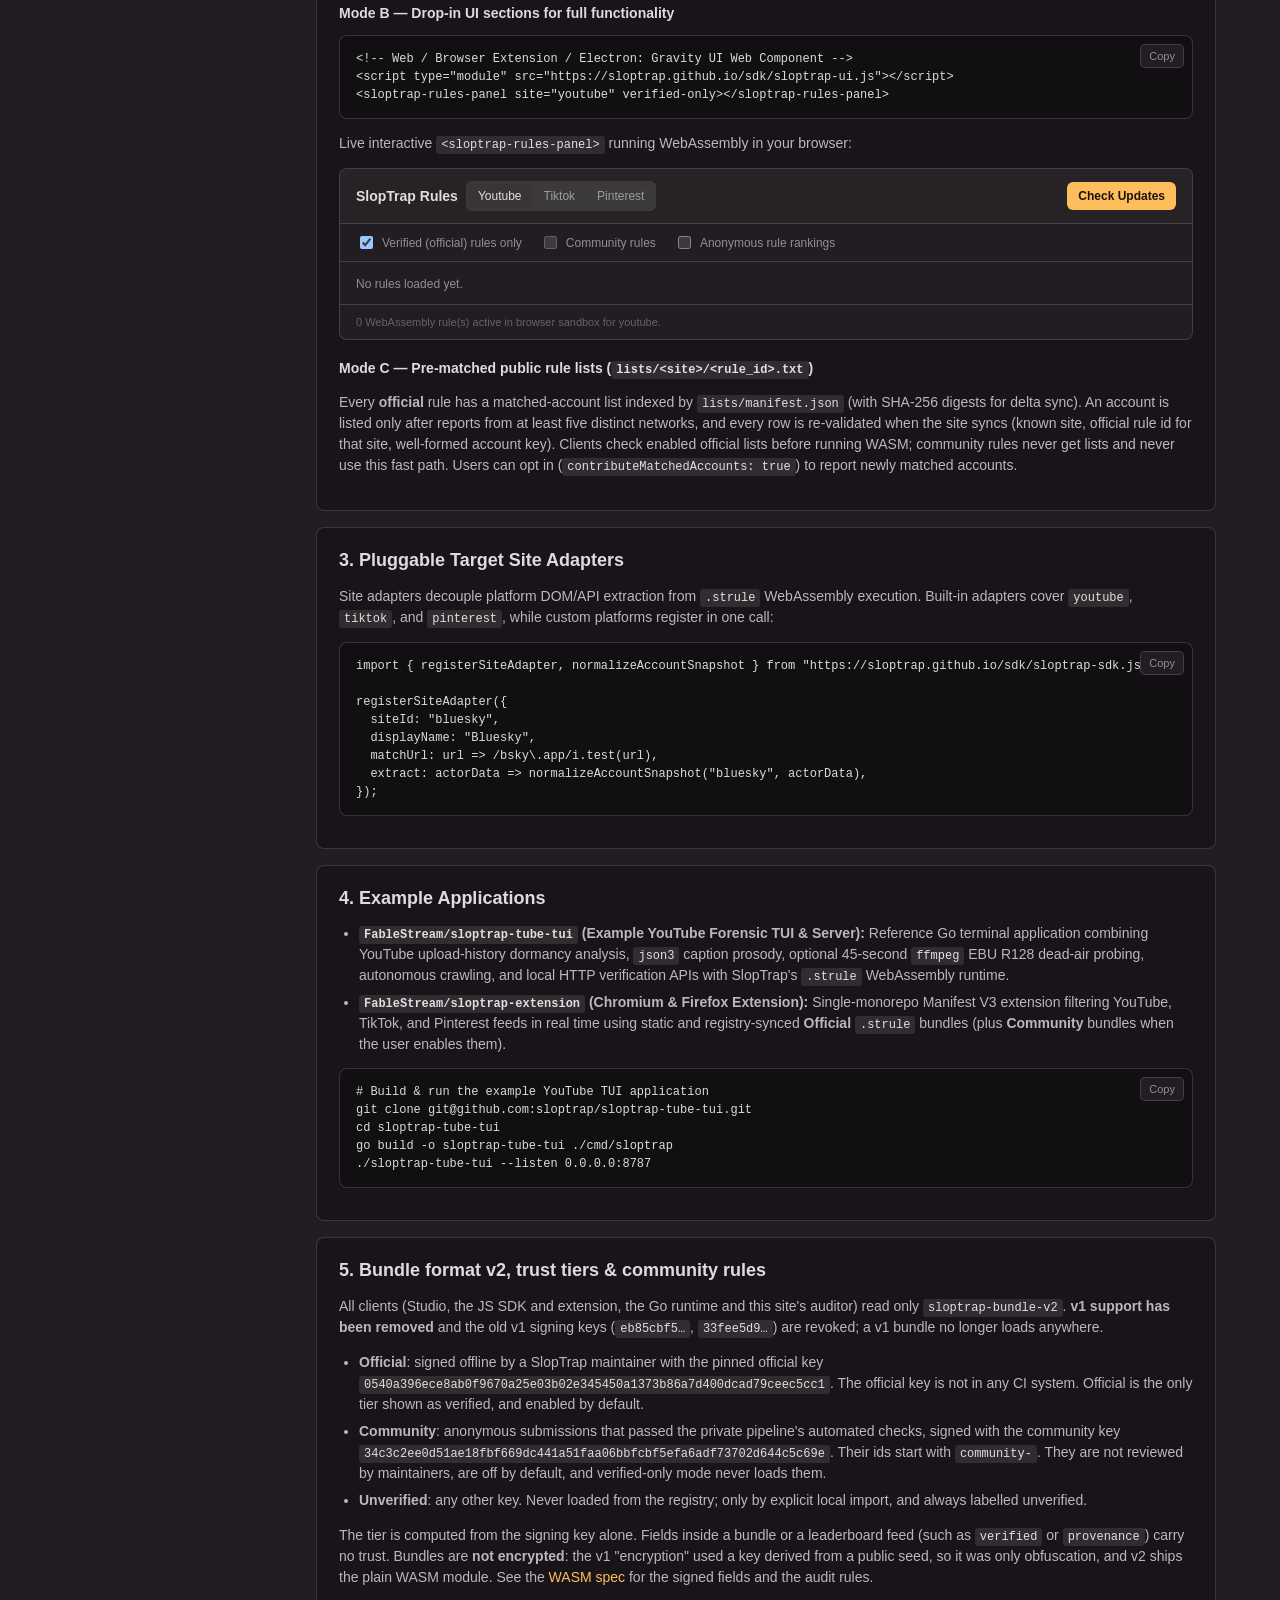
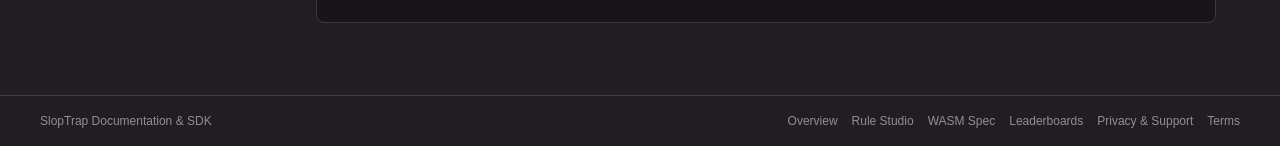
==== commit 0f391bf9: "Publish tagged official rules and creative AI site updates" ====
--- a/docs/index.html
+++ b/docs/index.html
@@ -32,7 +32,7 @@
       </div>
       <div class="g-header-actions">
         <button id="theme-toggle" class="g-btn g-btn_view_flat g-btn_icon" type="button" aria-label="Toggle theme"></button>
-        <a class="g-btn g-btn_view_outlined g-btn_size_s" href="https://github.com/sloptrap/sloptrap" target="_blank" rel="noopener">
+        <a class="g-btn g-btn_view_outlined g-btn_size_s" href="https://github.com/FableStream/sloptrap" target="_blank" rel="noopener">
           GitHub
           <svg class="icon-14" viewBox="0 0 16 16" fill="none" stroke="currentColor" stroke-width="1.5"><path d="M5 11L11 5M6 5h5v5"/></svg>
         </a>
@@ -59,7 +59,7 @@
         <section class="docs-section" id="studio">
           <h1>1. Rule Definition Studio (<code>sloptrap</code>)</h1>
           <p>
-            The core <a href="https://github.com/sloptrap/sloptrap" target="_blank" rel="noopener"><code>sloptrap/sloptrap</code></a> repository provides the <strong>Svelte 5 + Tauri v2 Rule Definition Studio</strong>, which runs either directly in the browser (<a href="../studio/">launch hosted Studio</a>) or as a native desktop app:
+            The core <a href="https://github.com/FableStream/sloptrap" target="_blank" rel="noopener"><code>FableStream/sloptrap</code></a> repository provides the <strong>Svelte 5 + Tauri v2 Rule Definition Studio</strong>, which runs either directly in the browser (<a href="../studio/">launch hosted Studio</a>) or as a native desktop app:
           </p>
           <ul>
             <li><strong>Known Slop &amp; Known-Good Channel Sets (<code>AiSList</code> &amp; Extension):</strong> Load specified lists of Known Slop and Known Good channels/accounts (import channels flagged directly in <code>sloptrap-extension</code>, load YouTube slop channels from <a href="https://github.com/Override92/AiSList" target="_blank" rel="noopener"><code>Override92/AiSList</code></a>, or paste <code>@handles</code>/URLs) to measure live rule effectiveness (<code>Recall</code>, <code>Known Good Safe %</code>, <code>False Positives</code>, and <code>F1</code>) against their content.</li>
@@ -107,7 +107,7 @@
 const fp = normalizeAccountSnapshot("pinterest", { handle: "@decor-mill-z4k", recentUploadsPerDay: 12 });
 const verdict = await engine.evaluate(fp); // { score, action: "allow" | "warn" | "block" }</code></pre>
 
-          <pre><code>// Go — pkg/sloptrap (in sloptrap/sloptrap-tube-tui)
+          <pre><code>// Go — pkg/sloptrap (in FableStream/sloptrap-tube-tui)
 eng, err := sloptrap.NewStaticEngine(sloptrap.StaticConfig{
     Site:            sloptrap.SitePinterest,
     BuiltinVerified: true, // or BundlesFS: embeddedRulesFS / BundlesDir: "./rules"
@@ -150,11 +150,11 @@
           <h2>4. Example Applications</h2>
           <ul>
             <li>
-              <strong><a href="https://github.com/sloptrap/sloptrap-tube-tui" target="_blank" rel="noopener"><code>sloptrap/sloptrap-tube-tui</code></a> (Example YouTube Forensic TUI &amp; Server):</strong>
+              <strong><a href="https://github.com/FableStream/sloptrap-tube-tui" target="_blank" rel="noopener"><code>FableStream/sloptrap-tube-tui</code></a> (Example YouTube Forensic TUI &amp; Server):</strong>
               Reference Go terminal application combining YouTube upload-history dormancy analysis, <code>json3</code> caption prosody, optional 45-second <code>ffmpeg</code> EBU R128 dead-air probing, autonomous crawling, and local HTTP verification APIs with SlopTrap's <code>.strule</code> WebAssembly runtime.
             </li>
             <li>
-              <strong><a href="https://github.com/sloptrap/sloptrap-extension" target="_blank" rel="noopener"><code>sloptrap/sloptrap-extension</code></a> (Chromium &amp; Firefox Extension):</strong>
+              <strong><a href="https://github.com/FableStream/sloptrap-extension" target="_blank" rel="noopener"><code>FableStream/sloptrap-extension</code></a> (Chromium &amp; Firefox Extension):</strong>
               Single-monorepo Manifest V3 extension filtering YouTube, TikTok, and Pinterest feeds in real time using static and registry-synced <strong>Official</strong> <code>.strule</code> bundles (plus <strong>Community</strong> bundles when the user enables them).
             </li>
           </ul>
